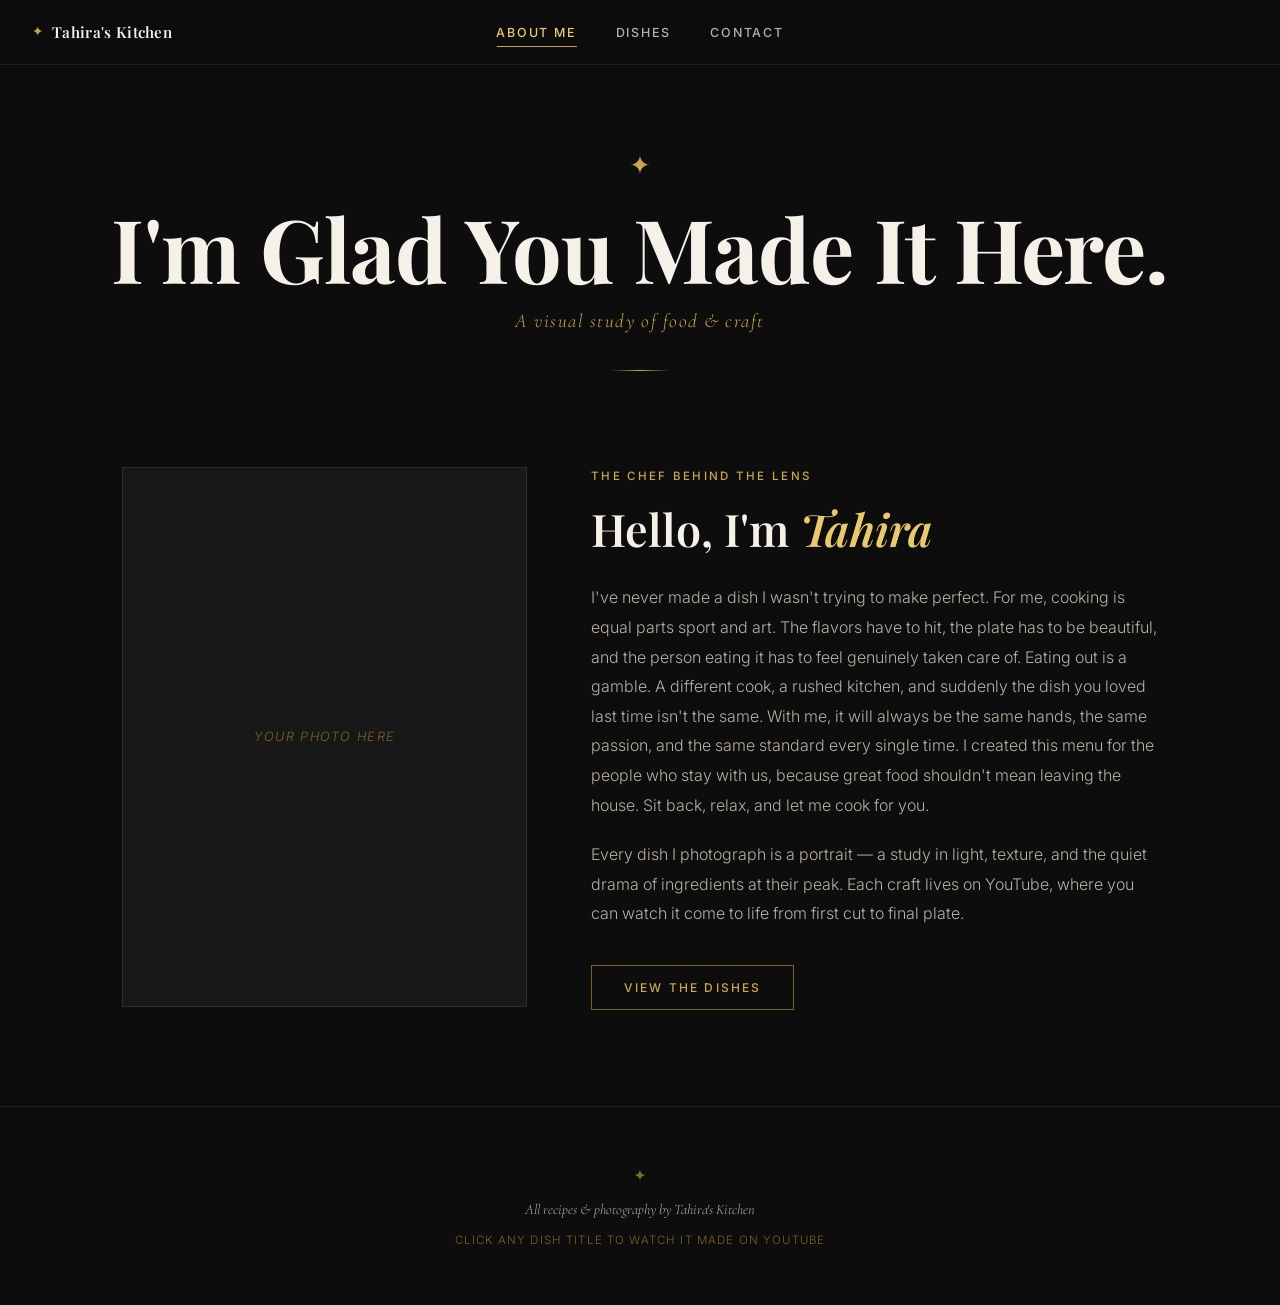
==== index.html @ 0c3b4fe4 "Add files via upload" ====
<!DOCTYPE html>
<html lang="en">
<head>
  <!-- Favicon -->
  <link rel="icon" href="images/favicon.ico" type="image/x-icon">
  <link rel="icon" href="images/favicon.png" type="image/png" sizes="32x32">
  <link rel="icon" href="images/favicon.png" type="image/png" sizes="192x192">
  <link rel="apple-touch-icon" href="images/favicon.png" sizes="180x180">
  <meta charset="UTF-8" />
  <meta name="viewport" content="width=device-width, initial-scale=1.0" />
  <title>Welcome All! — About Me</title>
  <link rel="stylesheet" href="style.css" />
  <link rel="preconnect" href="https://fonts.googleapis.com" />
  <link rel="preconnect" href="https://fonts.gstatic.com" crossorigin />
  <link href="https://fonts.googleapis.com/css2?family=Playfair+Display:ital,wght@0,400;0,600;0,700;1,400;1,600&family=Inter:wght@300;400;500&family=Cormorant+Garamond:ital,wght@1,300;1,400&display=swap" rel="stylesheet" />
</head>
<body data-page="about">

  <nav class="nav" id="nav" role="navigation" aria-label="Main navigation">
    <div class="nav-inner">
      <div class="nav-logo">
        <span class="nav-logo-mark">✦</span>
        <span class="nav-logo-text">Tahira's Kitchen</span>
      </div>
      <ul class="nav-links" role="list">
        <li><a href="index.html"   class="nav-link" data-page="about">About Me</a></li>
        <li><a href="dishes.html"  class="nav-link" data-page="dishes">Dishes</a></li>
        <li><a href="contact.html" class="nav-link" data-page="contact">Contact</a></li>
      </ul>
      <button class="nav-hamburger" id="hamburger" aria-label="Open menu" aria-expanded="false" aria-controls="mobile-menu">
        <span class="bar"></span>
        <span class="bar"></span>
        <span class="bar"></span>
      </button>
    </div>
    <div class="nav-mobile-menu" id="mobile-menu" aria-hidden="true">
      <ul role="list">
        <li><a href="index.html"   class="nav-mobile-link" data-page="about">About Me</a></li>
        <li><a href="dishes.html"  class="nav-mobile-link" data-page="dishes">Dishes</a></li>
        <li><a href="contact.html" class="nav-mobile-link" data-page="contact">Contact</a></li>
      </ul>
    </div>
  </nav>

  <main>
    <div class="hero">
      <div class="hero-inner">
        <div class="logo-mark">✦</div>
        <h1 class="site-title">I'm Glad You Made It Here.</h1>
        <p class="site-tagline">A visual study of food &amp; craft</p>
        <div class="header-rule"></div>
      </div>
    </div>

    <div class="about-content">
      <div class="about-grid">
        <div class="about-photo-wrap">
          <!-- Replace with: <img src="images/your-photo.jpg" alt="Tahira" class="about-photo" /> -->
          <div class="about-photo-placeholder"><span>Your Photo Here</span></div>
        </div>
        <div class="about-text">
          <p class="about-eyebrow">The Chef Behind the Lens</p>
          <h2 class="about-heading">Hello, I'm <em>Tahira</em></h2>
          <p class="about-body">
            I've never made a dish I wasn't trying to make perfect. For me, cooking is equal parts sport and art. The flavors have to hit, the plate has to be beautiful,
			and the person eating it has to feel genuinely taken care of. Eating out is a gamble. A different cook, a rushed kitchen, and suddenly the dish you loved last
			time isn't the same. With me, it will always be the same hands, the same passion, and the same standard every single time. I created this menu for the people who
			stay with us, because great food shouldn't mean leaving the house. Sit back, relax, and let me cook for you.
          </p>
          <p class="about-body">
            Every dish I photograph is a portrait — a study in light, texture, and the quiet drama of ingredients at their peak. Each craft lives on YouTube, where you can watch it come to life from first cut to final plate.
          </p>
          <a href="dishes.html" class="about-cta">View the Dishes</a>
        </div>
      </div>
    </div>
  </main>

  <footer class="site-footer">
    <div class="footer-inner">
      <span class="footer-mark">✦</span>
      <p>All recipes &amp; photography by <em>Tahira's Kitchen</em></p>
      <p class="footer-sub">Click any dish title to watch it made on YouTube</p>
    </div>
  </footer>

  <script src="main.js"></script>
</body>
</html>
---- style.css ----
/* ============================================
   THE PORTRAIT KITCHEN — style.css
   Palette: Matte Black / Warm White / Gold
   ============================================ */

:root {
  --black:       #0d0d0d;
  --black-soft:  #141414;
  --black-card:  #181818;
  --black-hover: #1e1e1e;
  --white:       #f5f0e8;
  --white-dim:   #b8b0a0;
  --gold:        #c9a84c;
  --gold-bright: #e8c96d;
  --gold-dim:    #7a6228;
  --gold-glow:   rgba(201, 168, 76, 0.15);

  --font-display: 'Playfair Display', Georgia, serif;
  --font-body:    'Inter', system-ui, sans-serif;
  --font-italic:  'Cormorant Garamond', Georgia, serif;

  --nav-h: 64px;
  --transition: 0.4s cubic-bezier(0.25, 0.46, 0.45, 0.94);
}

/* ---- Reset & Base ---- */
*, *::before, *::after { box-sizing: border-box; margin: 0; padding: 0; }

html { scroll-behavior: smooth; }

body {
  background: var(--black);
  color: var(--white);
  font-family: var(--font-body);
  font-weight: 300;
  line-height: 1.6;
  -webkit-font-smoothing: antialiased;
}

img { display: block; width: 100%; height: 100%; object-fit: cover; }

a { text-decoration: none; color: inherit; }

ul[role="list"] { list-style: none; }


/* ================================================
   NAV
   ================================================ */

.nav {
  position: sticky;
  top: 0;
  z-index: 100;
  background: rgba(13, 13, 13, 0.96);
  backdrop-filter: blur(10px);
  -webkit-backdrop-filter: blur(10px);
  border-bottom: 1px solid rgba(201, 168, 76, 0.12);
}

.nav-inner {
  display: flex;
  align-items: center;
  justify-content: space-between;
  height: var(--nav-h);
  max-width: 1400px;
  margin: 0 auto;
  padding: 0 2rem;
  position: relative;
}

/* Logo — always left column */
.nav-logo {
  display: flex;
  align-items: center;
  gap: 0.55rem;
  justify-self: start;
}

.nav-logo-mark {
  color: var(--gold);
  font-size: 0.85rem;
  animation: pulse-gold 3s ease-in-out infinite;
}

.nav-logo-text {
  font-family: var(--font-display);
  font-size: 0.95rem;
  font-weight: 600;
  letter-spacing: 0.02em;
  color: var(--white);
  white-space: nowrap;
}

/* Desktop nav links — absolutely centered in the bar */
.nav-links {
  position: absolute;
  left: 50%;
  transform: translateX(-50%);
  display: flex;
  align-items: center;
  gap: 0.25rem;
}

.nav-link {
  position: relative;
  padding: 0.45rem 1.1rem;
  font-size: 0.78rem;
  letter-spacing: 0.14em;
  text-transform: uppercase;
  font-weight: 500;
  color: var(--white-dim);
  transition: color var(--transition);
}

.nav-link::after {
  content: '';
  position: absolute;
  bottom: 0;
  left: 50%;
  transform: translateX(-50%);
  width: 0;
  height: 1px;
  background: var(--gold);
  transition: width 0.35s ease;
}

.nav-link:hover {
  color: var(--white);
}

.nav-link:hover::after,
.nav-link.active::after {
  width: calc(100% - 2.2rem);
}

.nav-link.active {
  color: var(--gold-bright);
}

/* Hamburger — hidden on desktop */
.nav-hamburger {
  display: none;
  flex-direction: column;
  justify-content: center;
  gap: 5px;
  width: 36px;
  height: 36px;
  background: none;
  border: none;
  cursor: pointer;
  padding: 4px;
}

.bar {
  display: block;
  width: 100%;
  height: 1.5px;
  background: var(--white);
  border-radius: 2px;
  transition: transform 0.35s ease, opacity 0.25s ease;
  transform-origin: center;
}

/* Hamburger open state */
.nav-hamburger.open .bar:nth-child(1) { transform: translateY(6.5px) rotate(45deg); }
.nav-hamburger.open .bar:nth-child(2) { opacity: 0; transform: scaleX(0); }
.nav-hamburger.open .bar:nth-child(3) { width: 100%; transform: translateY(-6.5px) rotate(-45deg); }

/* Mobile dropdown */
.nav-mobile-menu {
  overflow: hidden;
  max-height: 0;
  transition: max-height 0.4s cubic-bezier(0.25, 0.46, 0.45, 0.94);
  border-top: 0px solid rgba(201, 168, 76, 0);
}

.nav-mobile-menu.open {
  max-height: 220px;
  border-top: 1px solid rgba(201, 168, 76, 0.12);
}

.nav-mobile-menu ul {
  display: flex;
  flex-direction: column;
  align-items: center;
  padding: 0.5rem 0 1rem;
}

.nav-mobile-link {
  display: block;
  padding: 0.85rem 2rem;
  font-size: 0.82rem;
  letter-spacing: 0.14em;
  text-transform: uppercase;
  font-weight: 500;
  color: var(--white-dim);
  text-align: center;
  transition: color 0.25s ease;
}

.nav-mobile-link:hover,
.nav-mobile-link.active {
  color: var(--gold-bright);
}


/* ================================================
   PAGE SECTIONS
   ================================================ */

.page-section {
  scroll-margin-top: var(--nav-h);
}


/* ================================================
   ABOUT SECTION
   ================================================ */

.hero {
  text-align: center;
  padding: 5rem 2rem 2rem;
}

.hero-inner {
  display: flex;
  flex-direction: column;
  align-items: center;
  gap: 0.6rem;
}

@keyframes pulse-gold {
  0%, 100% { opacity: 1; transform: scale(1); }
  50%       { opacity: 0.6; transform: scale(0.88); }
}

.logo-mark {
  color: var(--gold);
  font-size: 1.6rem;
  animation: pulse-gold 3s ease-in-out infinite;
  margin-bottom: 0.25rem;
}

.site-title {
  font-family: var(--font-display);
  font-size: clamp(2.6rem, 7vw, 5.5rem);
  font-weight: 700;
  letter-spacing: -0.01em;
  color: var(--white);
  line-height: 1.1;
}

.site-tagline {
  font-family: var(--font-italic);
  font-style: italic;
  font-size: clamp(0.95rem, 2vw, 1.2rem);
  color: var(--gold);
  font-weight: 300;
  letter-spacing: 0.08em;
}

.header-rule {
  width: 60px;
  height: 1px;
  background: linear-gradient(90deg, transparent, var(--gold), transparent);
  margin: 1.5rem auto 0;
}

/* About body */
.about-content {
  max-width: 1100px;
  margin: 0 auto;
  padding: 4rem 2rem 6rem;
}

.about-grid {
  display: grid;
  grid-template-columns: 1fr 1.4fr;
  gap: 4rem;
  align-items: start;
}

.about-photo-wrap {
  position: sticky;
  top: calc(var(--nav-h) + 2rem);
}

.about-photo-placeholder {
  aspect-ratio: 3 / 4;
  background: var(--black-card);
  border: 1px solid rgba(201, 168, 76, 0.15);
  display: flex;
  align-items: center;
  justify-content: center;
  color: var(--gold-dim);
  font-size: 0.8rem;
  letter-spacing: 0.1em;
  text-transform: uppercase;
  font-style: italic;
}

/* Replace the placeholder with a real image:
   <img src="images/your-photo.jpg" alt="Your Name" class="about-photo" />
   and give it:  width:100%; height:100%; object-fit:cover; */

.about-eyebrow {
  font-size: 0.72rem;
  letter-spacing: 0.2em;
  text-transform: uppercase;
  color: var(--gold);
  font-weight: 500;
  margin-bottom: 1rem;
}

.about-heading {
  font-family: var(--font-display);
  font-size: clamp(1.8rem, 4vw, 2.8rem);
  font-weight: 600;
  line-height: 1.2;
  color: var(--white);
  margin-bottom: 1.75rem;
}

.about-heading em {
  font-style: italic;
  color: var(--gold-bright);
}

.about-body {
  color: var(--white-dim);
  font-size: 1rem;
  line-height: 1.85;
  margin-bottom: 1.25rem;
}

.about-cta {
  display: inline-block;
  margin-top: 1rem;
  padding: 0.75rem 2rem;
  border: 1px solid var(--gold-dim);
  font-size: 0.75rem;
  letter-spacing: 0.18em;
  text-transform: uppercase;
  color: var(--gold);
  font-weight: 500;
  transition: background var(--transition), color var(--transition), border-color var(--transition);
}

.about-cta:hover {
  background: var(--gold);
  color: var(--black);
  border-color: var(--gold);
}


/* ================================================
   SECTION HEADERS (Dishes / Contact)
   ================================================ */

.section-header {
  text-align: center;
  padding: 5rem 2rem 3rem;
}

.section-eyebrow {
  font-size: 0.72rem;
  letter-spacing: 0.2em;
  text-transform: uppercase;
  color: var(--gold);
  font-weight: 500;
  margin-bottom: 0.75rem;
}

.section-title {
  font-family: var(--font-display);
  font-size: clamp(2rem, 5vw, 3.5rem);
  font-weight: 700;
  color: var(--white);
  line-height: 1.1;
  margin-bottom: 0.75rem;
}

.section-sub {
  font-size: 0.82rem;
  color: var(--white-dim);
  letter-spacing: 0.1em;
  text-transform: uppercase;
}


/* ================================================
   GALLERY GRID
   ================================================ */

.gallery {
  display: grid;
  grid-template-columns: repeat(auto-fill, minmax(min(100%, 340px), 1fr));
  gap: 1.5px;
  max-width: 1400px;
  margin: 0 auto;
  padding: 0 1.5px 6rem;
}


/* ================================================
   CARDS
   ================================================ */

.card {
  position: relative;
  background: var(--black-card);
  overflow: hidden;
  cursor: pointer;
  aspect-ratio: 4 / 5;
  opacity: 0;
  transform: translateY(24px);
  transition: opacity 0.6s ease, transform 0.6s ease;
}

.card.visible {
  opacity: 1;
  transform: translateY(0);
}

/* Shimmer sweep */
.card::before {
  content: '';
  position: absolute;
  inset: 0;
  background: linear-gradient(
    115deg,
    transparent 30%,
    rgba(201, 168, 76, 0.08) 50%,
    transparent 70%
  );
  background-size: 200% 100%;
  background-position: -100% 0;
  z-index: 2;
  transition: background-position 0.7s ease;
  pointer-events: none;
}

.card:hover::before { background-position: 200% 0; }

/* Gold border reveal */
.card::after {
  content: '';
  position: absolute;
  inset: 0;
  border: 1px solid transparent;
  transition: border-color var(--transition);
  z-index: 3;
  pointer-events: none;
}

.card:hover::after { border-color: var(--gold-dim); }

.card-image {
  position: absolute;
  inset: 0;
  overflow: hidden;
}

.card-image img {
  transition: transform 0.8s cubic-bezier(0.25, 0.46, 0.45, 0.94), filter 0.8s ease;
  filter: grayscale(20%) brightness(0.85);
}

.card:hover .card-image img {
  transform: scale(1.06);
  filter: grayscale(0%) brightness(0.75);
}

.card-overlay {
  position: absolute;
  inset: 0;
  background: linear-gradient(to top, rgba(0,0,0,0.92) 0%, rgba(0,0,0,0.5) 40%, rgba(0,0,0,0.1) 70%, transparent 100%);
  z-index: 1;
}

.card-content {
  position: absolute;
  bottom: 0;
  left: 0;
  right: 0;
  padding: 1.75rem 1.5rem 1.5rem;
  z-index: 4;
  transform: translateY(4px);
  transition: transform var(--transition);
}

.card:hover .card-content { transform: translateY(0); }

.card-category {
  font-size: 0.68rem;
  letter-spacing: 0.18em;
  text-transform: uppercase;
  color: var(--gold);
  margin-bottom: 0.5rem;
  font-weight: 500;
  opacity: 0;
  transform: translateY(6px);
  transition: opacity 0.4s ease 0.05s, transform 0.4s ease 0.05s;
}

.card:hover .card-category { opacity: 1; transform: translateY(0); }

.card-title {
  font-family: var(--font-display);
  font-size: clamp(1.1rem, 2.5vw, 1.45rem);
  font-weight: 600;
  line-height: 1.25;
  margin-bottom: 0.65rem;
  color: var(--white);
}

.card-title a {
  position: relative;
  display: inline-block;
  transition: color var(--transition);
}

.card-title a::after {
  content: '';
  position: absolute;
  bottom: -2px;
  left: 0;
  width: 0;
  height: 1px;
  background: var(--gold-bright);
  transition: width 0.4s ease;
}

.card:hover .card-title a,
.card-title a:hover { color: var(--gold-bright); }

.card:hover .card-title a::after { width: 100%; }

/* Title row: title link left, price right */
.card-title-row {
  display: flex;
  align-items: baseline;
  justify-content: space-between;
  gap: 0.75rem;
  margin-bottom: 0.65rem;
}

.card-price {
  font-family: var(--font-body);
  font-size: 0.8rem;
  font-weight: 500;
  letter-spacing: 0.06em;
  color: var(--gold-bright);
  white-space: nowrap;
  flex-shrink: 0;
  opacity: 0.9;
}

.card-description {
  font-size: 0.82rem;
  color: var(--white-dim);
  line-height: 1.6;
  font-weight: 300;
  max-height: 0;
  overflow: hidden;
  opacity: 0;
  transition: max-height 0.5s ease, opacity 0.4s ease 0.1s;
}

.card:hover .card-description { max-height: 80px; opacity: 1; }

.card-watch {
  display: inline-flex;
  align-items: center;
  gap: 0.4rem;
  margin-top: 0.9rem;
  font-size: 0.72rem;
  letter-spacing: 0.14em;
  text-transform: uppercase;
  color: var(--gold);
  font-weight: 500;
  opacity: 0;
  transform: translateY(6px);
  transition: opacity 0.35s ease 0.15s, transform 0.35s ease 0.15s;
}

.card:hover .card-watch { opacity: 1; transform: translateY(0); }
.card-watch svg { flex-shrink: 0; }

.card.featured { grid-column: span 2; aspect-ratio: 16 / 9; }

.card-image-fallback {
  position: absolute;
  inset: 0;
  background: linear-gradient(135deg, #1a1a1a, #0d0d0d);
  display: flex;
  align-items: center;
  justify-content: center;
  font-size: 3rem;
  opacity: 0.3;
}


/* ================================================
   CONTACT SECTION
   ================================================ */

.contact-wrap {
  max-width: 720px;
  margin: 0 auto;
  padding: 0 2rem 7rem;
}

.contact-intro {
  text-align: center;
  color: var(--white-dim);
  font-size: 1rem;
  line-height: 1.75;
  margin-bottom: 3rem;
}

.contact-form {
  display: flex;
  flex-direction: column;
  gap: 1.25rem;
}

.form-row {
  display: grid;
  grid-template-columns: 1fr 1fr;
  gap: 1.25rem;
}

.form-field {
  display: flex;
  flex-direction: column;
  gap: 0.45rem;
}

.form-field label {
  font-size: 0.72rem;
  letter-spacing: 0.16em;
  text-transform: uppercase;
  color: var(--gold);
  font-weight: 500;
  display: flex;
  flex-direction: column;
  gap: 0.3rem;
}

.form-field-hint {
  font-size: 0.68rem;
  letter-spacing: 0.04em;
  text-transform: none;
  color: var(--white-dim);
  font-weight: 300;
  font-style: italic;
  line-height: 1.5;
}

.form-field input,
.form-field textarea {
  background: var(--black-card);
  border: 1px solid rgba(201, 168, 76, 0.18);
  color: var(--white);
  font-family: var(--font-body);
  font-size: 0.9rem;
  font-weight: 300;
  padding: 0.8rem 1rem;
  border-radius: 0;
  outline: none;
  transition: border-color var(--transition);
  resize: vertical;
}

.form-field input::placeholder,
.form-field textarea::placeholder { color: rgba(184, 176, 160, 0.4); }

.form-field input:focus,
.form-field textarea:focus { border-color: var(--gold); }

.contact-submit {
  align-self: flex-start;
  padding: 0.8rem 2.5rem;
  background: transparent;
  border: 1px solid var(--gold-dim);
  color: var(--gold);
  font-family: var(--font-body);
  font-size: 0.75rem;
  letter-spacing: 0.18em;
  text-transform: uppercase;
  font-weight: 500;
  cursor: pointer;
  transition: background var(--transition), color var(--transition), border-color var(--transition);
}

.contact-submit:hover {
  background: var(--gold);
  color: var(--black);
  border-color: var(--gold);
}

.form-note {
  font-size: 0.82rem;
  color: var(--gold);
  font-style: italic;
  min-height: 1.2em;
}

.contact-links {
  display: flex;
  justify-content: center;
  gap: 2rem;
  margin-top: 3.5rem;
  padding-top: 2.5rem;
  border-top: 1px solid rgba(201, 168, 76, 0.12);
  flex-wrap: wrap;
}

.contact-social {
  display: inline-flex;
  align-items: center;
  gap: 0.6rem;
  font-size: 0.8rem;
  letter-spacing: 0.1em;
  text-transform: uppercase;
  color: var(--white-dim);
  font-weight: 500;
  transition: color var(--transition);
}

.contact-social:hover { color: var(--gold-bright); }


/* ================================================
   FOOTER
   ================================================ */

.site-footer {
  text-align: center;
  padding: 3.5rem 2rem;
  border-top: 1px solid rgba(201, 168, 76, 0.12);
}

.footer-inner {
  display: flex;
  flex-direction: column;
  align-items: center;
  gap: 0.6rem;
}

.footer-mark { color: var(--gold); font-size: 1rem; opacity: 0.6; }

.site-footer p {
  font-family: var(--font-italic);
  font-style: italic;
  font-size: 0.9rem;
  color: var(--white-dim);
}

.footer-sub {
  font-family: var(--font-body) !important;
  font-style: normal !important;
  font-size: 0.72rem !important;
  letter-spacing: 0.1em;
  text-transform: uppercase;
  color: var(--gold-dim) !important;
}


/* ================================================
   SCROLLBAR
   ================================================ */

::-webkit-scrollbar { width: 6px; }
::-webkit-scrollbar-track { background: var(--black); }
::-webkit-scrollbar-thumb { background: var(--gold-dim); border-radius: 3px; }
::-webkit-scrollbar-thumb:hover { background: var(--gold); }


/* ================================================
   REDUCED MOTION
   ================================================ */

@media (prefers-reduced-motion: reduce) {
  *, *::before, *::after {
    animation-duration: 0.01ms !important;
    transition-duration: 0.01ms !important;
  }
}


/* ================================================
   RESPONSIVE
   ================================================ */

/* Tablet */
@media (max-width: 860px) {
  .about-grid {
    grid-template-columns: 1fr;
    gap: 2.5rem;
  }

  .about-photo-wrap {
    position: static;
    max-width: 360px;
    margin: 0 auto;
  }

  .form-row { grid-template-columns: 1fr; }
}

/* Mobile */
@media (max-width: 640px) {

  /* ---- Nav: logo centered | hamburger far right ---- */
  .nav-inner {
    padding: 0 1rem;
  }

  /* Hide desktop tab links */
  .nav-links { display: none; }

  /* Show hamburger on the right (flex order pushes it there naturally) */
  .nav-hamburger {
    display: flex;
    margin-left: auto;
  }

  /* Logo stays left but we use a pseudo spacer trick to visually center it */
  .nav-logo {
    position: absolute;
    left: 50%;
    transform: translateX(-50%);
    gap: 0.4rem;
  }

  /* Hide the ✦ star mark in the nav on mobile */
  .nav-logo-mark { display: none; }

  /* Show and center the title text on mobile */
  .nav-logo-text {
    display: block;
    font-size: 0.88rem;
    text-align: center;
  }

  /* ---- Hero: hide the big star, keep title centered ---- */
  .logo-mark { display: none; }

  /* ---- About section: center all text on mobile ---- */
  .about-content { padding: 2.5rem 1.25rem 4rem; }

  .about-eyebrow,
  .about-heading,
  .about-body { text-align: center; }

  .about-cta {
    display: block;
    text-align: center;
    margin-left: auto;
    margin-right: auto;
    max-width: 220px;
  }

  /* ---- Section headers already centered, just tighten padding ---- */
  .hero { padding: 3rem 1.25rem 1.5rem; }
  .section-header { padding: 3.5rem 1.25rem 2rem; }

  /* ---- Gallery ---- */
  .gallery { gap: 1px; padding: 0 1px 4rem; }
  .card.featured { grid-column: span 1; aspect-ratio: 4 / 5; }
  .card-content { padding: 1.25rem 1.1rem 1.1rem; }

  /* Always show card info on mobile (no hover) */
  .card-description { max-height: 60px; opacity: 0.85; }
  .card-category, .card-watch { opacity: 1; transform: none; }

  /* ---- Contact ---- */
  .contact-wrap { padding: 0 1.25rem 5rem; }
  .contact-intro { text-align: center; }
  .contact-links { flex-direction: column; gap: 1.25rem; align-items: center; }
  .contact-submit { align-self: center; }
}
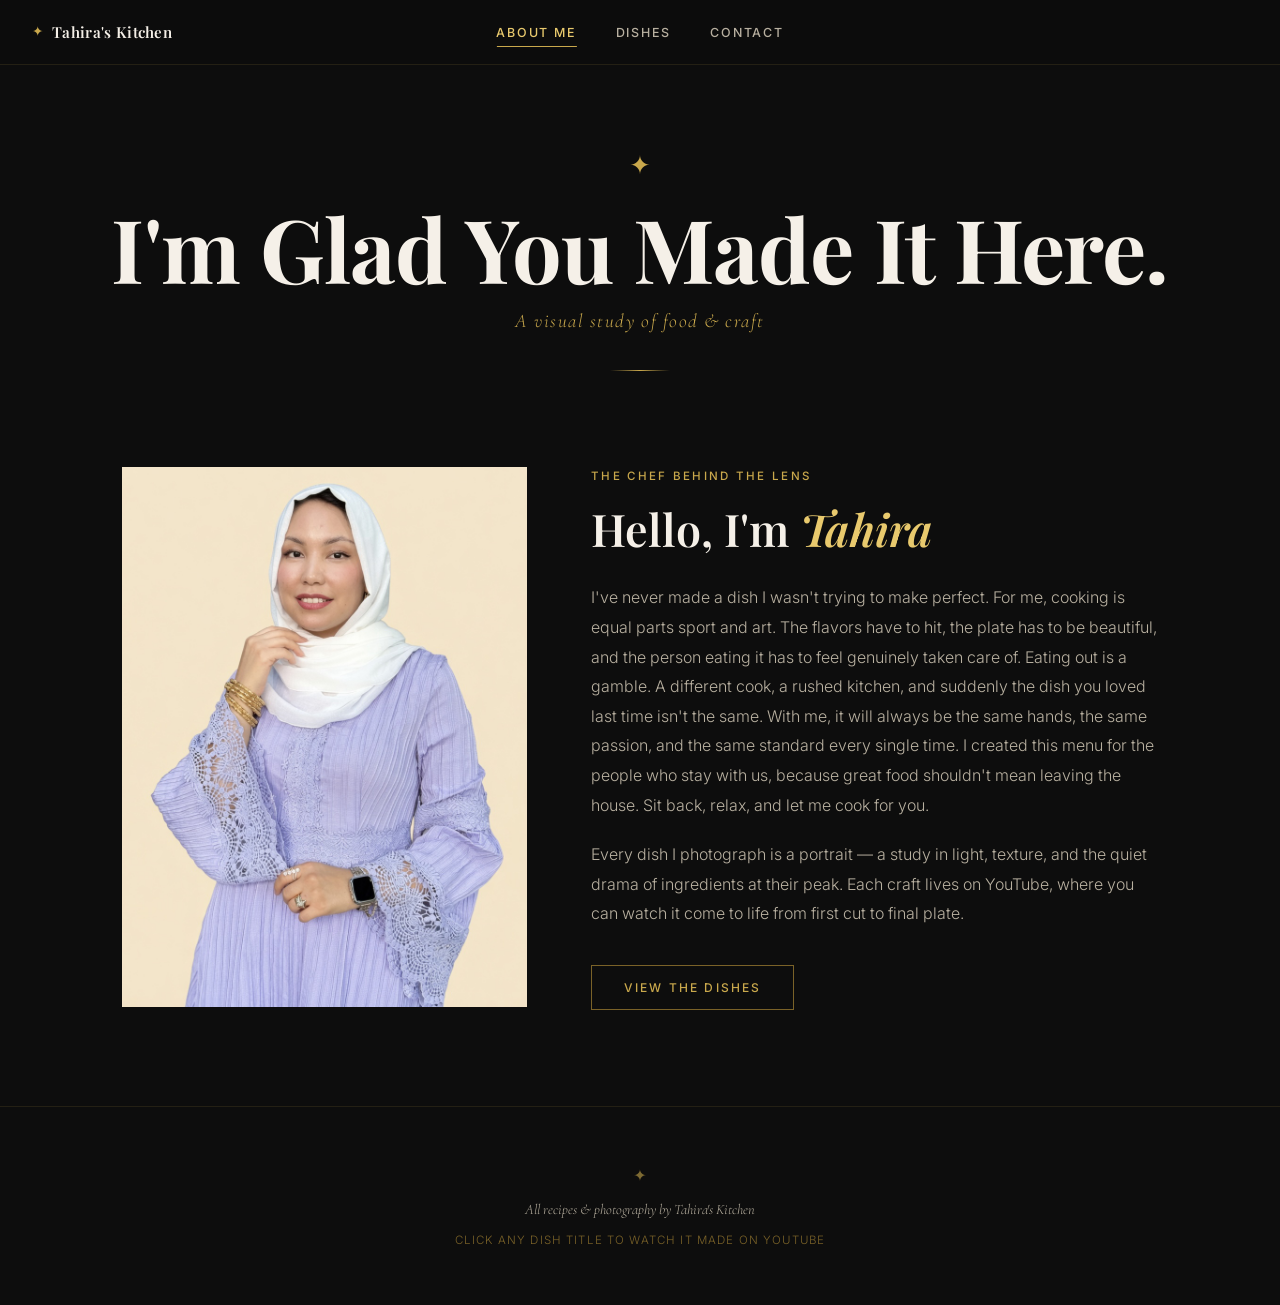
==== commit e388d1f3: "Update index.html" ====
--- a/index.html
+++ b/index.html
@@ -55,8 +55,7 @@
     <div class="about-content">
       <div class="about-grid">
         <div class="about-photo-wrap">
-          <!-- Replace with: <img src="images/your-photo.jpg" alt="Tahira" class="about-photo" /> -->
-          <div class="about-photo-placeholder"><span>Your Photo Here</span></div>
+          <img src="images/tahira.jpg" alt="Tahira" class="about-photo" />
         </div>
         <div class="about-text">
           <p class="about-eyebrow">The Chef Behind the Lens</p>
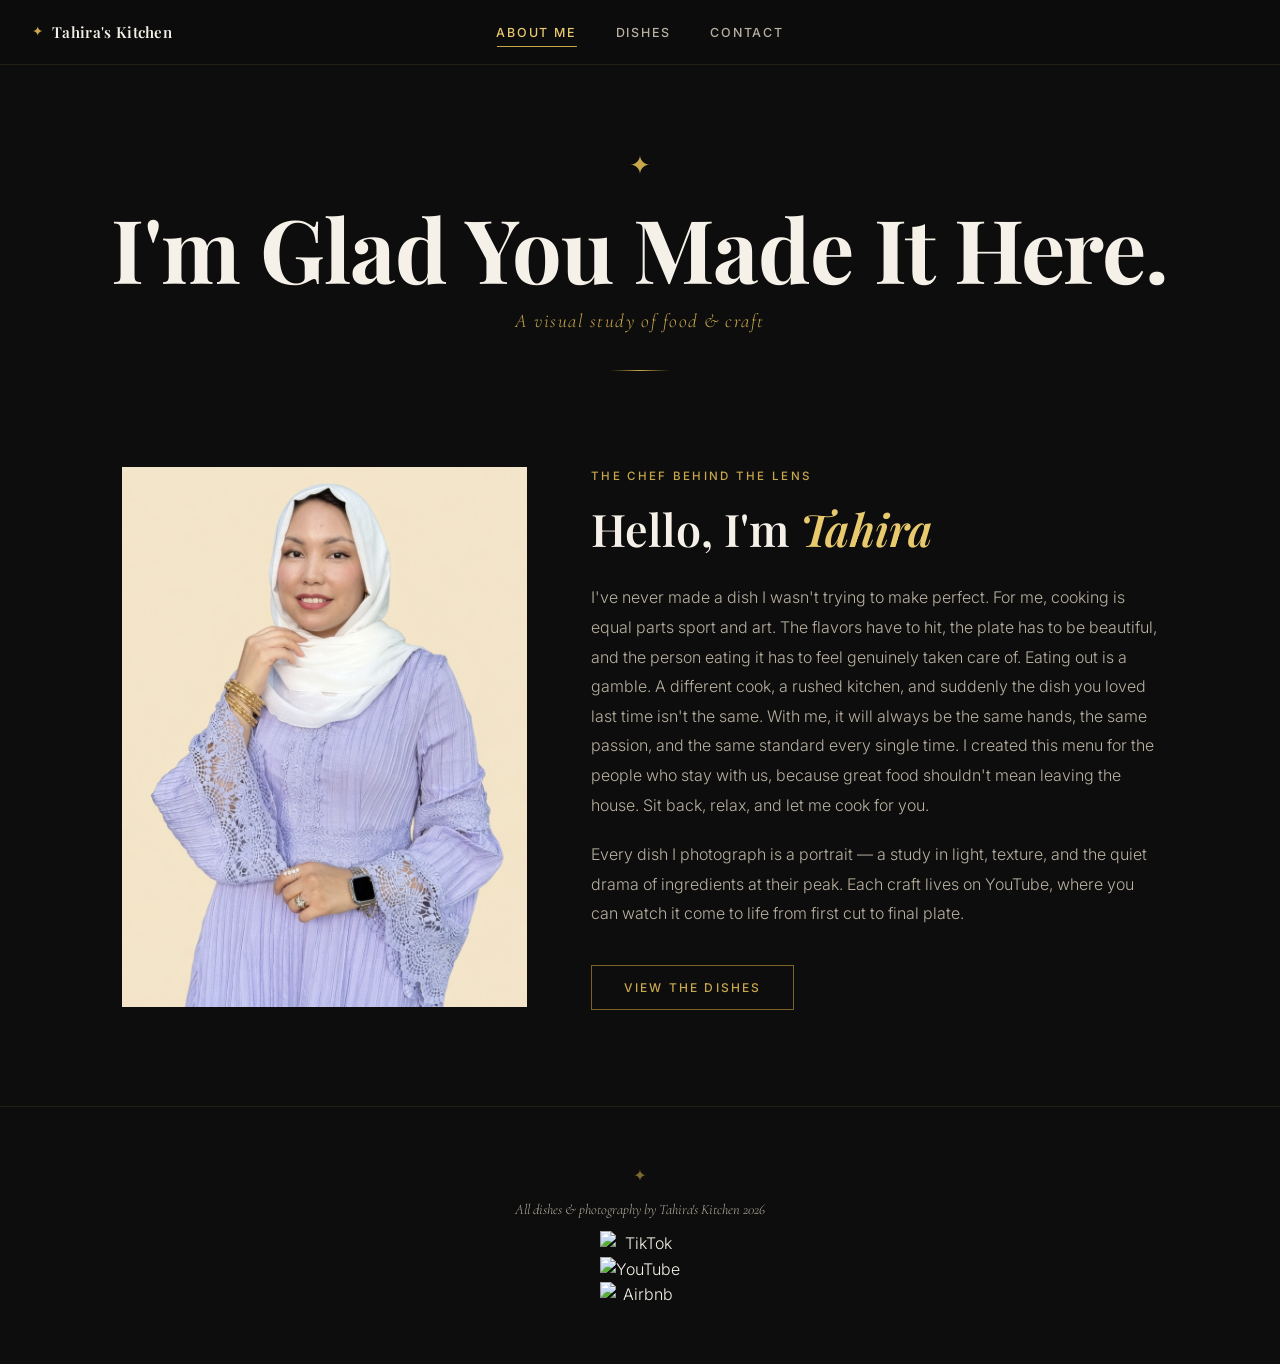
==== commit 2b38e432: "Update index.html" ====
--- a/index.html
+++ b/index.html
@@ -78,8 +78,18 @@
   <footer class="site-footer">
     <div class="footer-inner">
       <span class="footer-mark">✦</span>
-      <p>All recipes &amp; photography by <em>Tahira's Kitchen</em></p>
-      <p class="footer-sub">Click any dish title to watch it made on YouTube</p>
+      <p>All dishes &amp; photography by <em>Tahira's Kitchen 2026</em></p>
+      <div class="footer-social">
+        <a href="https://www.tiktok.com/@Tahi.t1" target="_blank" rel="noopener noreferrer" class="footer-social-link" aria-label="TikTok">
+          <img src="images/tiktok.ico" alt="TikTok" class="footer-social-icon" />
+        </a>
+        <a href="https://www.youtube.com/@TahirasKitchen2026" target="_blank" rel="noopener noreferrer" class="footer-social-link" aria-label="YouTube">
+          <img src="images/youtube.ico" alt="YouTube" class="footer-social-icon" />
+        </a>
+        <a href="https://www.airbnb.com/rooms/YourListingID" target="_blank" rel="noopener noreferrer" class="footer-social-link" aria-label="Airbnb">
+          <img src="images/airbnb.ico" alt="Airbnb" class="footer-social-icon" />
+        </a>
+      </div>
     </div>
   </footer>
 
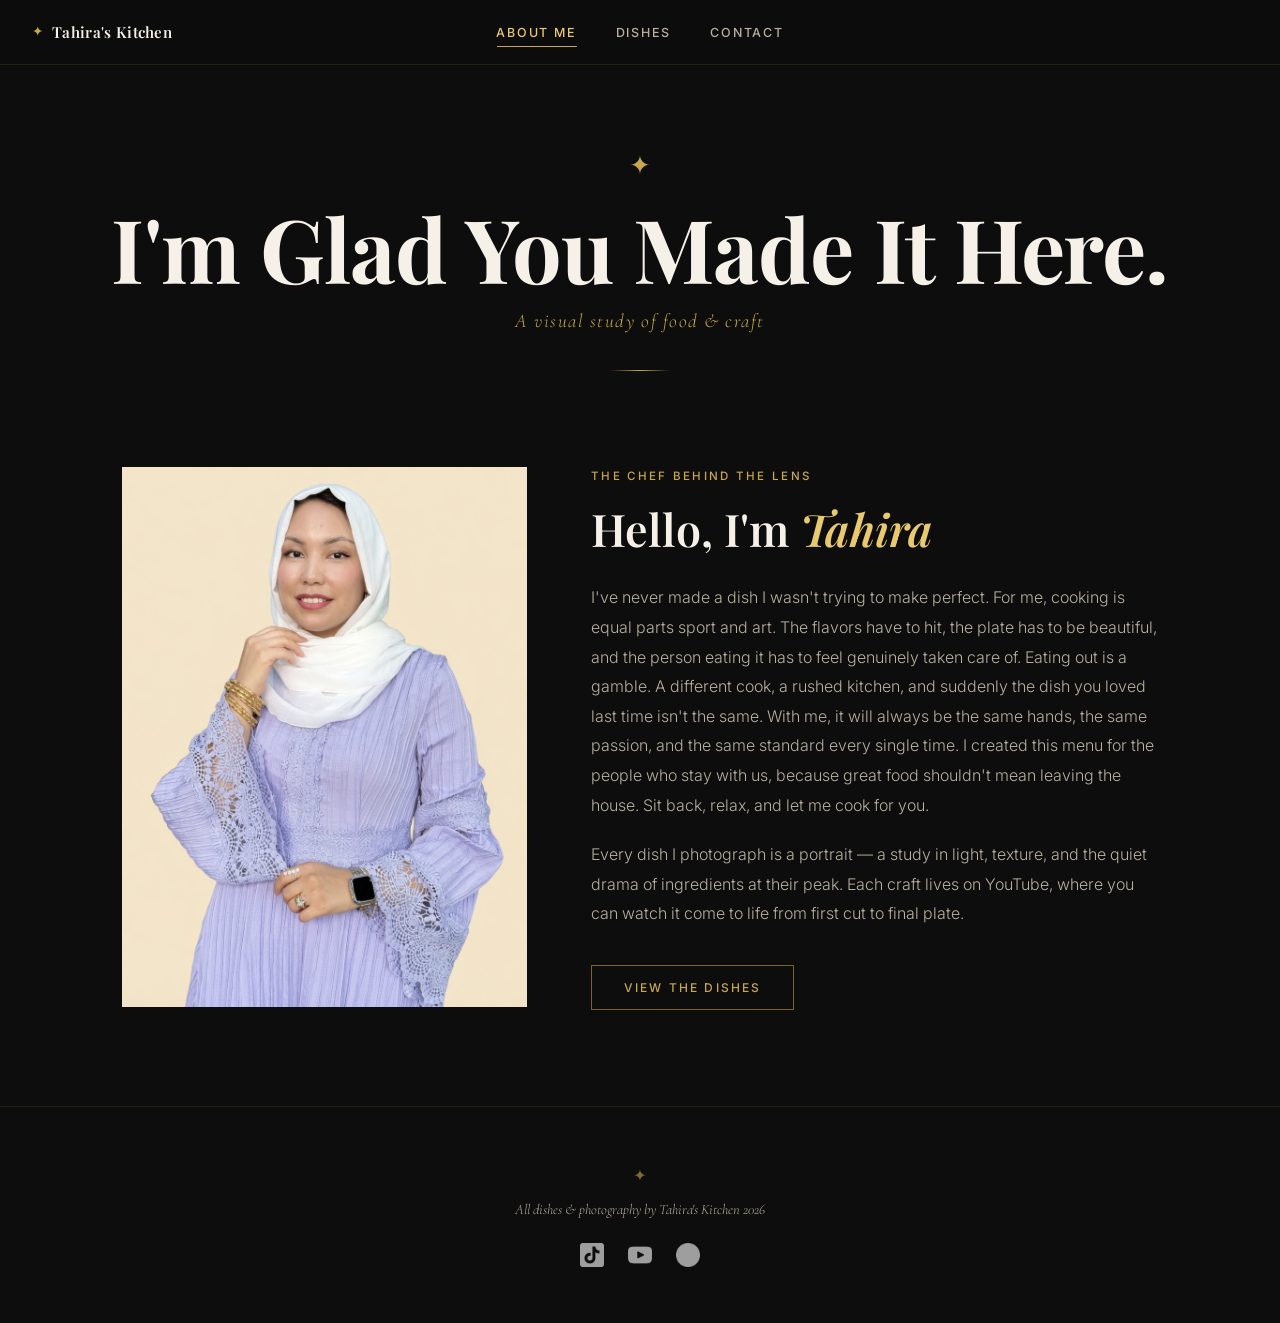
==== commit 001acc91: "Update index.html" ====
--- a/index.html
+++ b/index.html
@@ -81,13 +81,13 @@
       <p>All dishes &amp; photography by <em>Tahira's Kitchen 2026</em></p>
       <div class="footer-social">
         <a href="https://www.tiktok.com/@Tahi.t1" target="_blank" rel="noopener noreferrer" class="footer-social-link" aria-label="TikTok">
-          <img src="images/tiktok.ico" alt="TikTok" class="footer-social-icon" />
+          <img src="images/tiktok.png" alt="TikTok" class="footer-social-icon" />
         </a>
         <a href="https://www.youtube.com/@TahirasKitchen2026" target="_blank" rel="noopener noreferrer" class="footer-social-link" aria-label="YouTube">
-          <img src="images/youtube.ico" alt="YouTube" class="footer-social-icon" />
+          <img src="images/youtube.png" alt="YouTube" class="footer-social-icon" />
         </a>
         <a href="https://www.airbnb.com/rooms/YourListingID" target="_blank" rel="noopener noreferrer" class="footer-social-link" aria-label="Airbnb">
-          <img src="images/airbnb.ico" alt="Airbnb" class="footer-social-icon" />
+          <img src="images/airbnb.png" alt="Airbnb" class="footer-social-icon" />
         </a>
       </div>
     </div>
--- a/style.css
+++ b/style.css
@@ -1,5 +1,5 @@
 /* ============================================
-   THE PORTRAIT KITCHEN — style.css
+   Tahira's Kitchen — style.css
    Palette: Matte Black / Warm White / Gold
    ============================================ */
 
@@ -759,13 +759,32 @@
   color: var(--white-dim);
 }
 
-.footer-sub {
-  font-family: var(--font-body) !important;
-  font-style: normal !important;
-  font-size: 0.72rem !important;
-  letter-spacing: 0.1em;
-  text-transform: uppercase;
-  color: var(--gold-dim) !important;
+.footer-social {
+  display: flex;
+  align-items: center;
+  justify-content: center;
+  gap: 1.5rem;
+  margin-top: 0.75rem;
+}
+
+.footer-social-link {
+  display: flex;
+  align-items: center;
+  justify-content: center;
+  opacity: 0.6;
+  transition: opacity 0.3s ease, transform 0.3s ease;
+}
+
+.footer-social-link:hover {
+  opacity: 1;
+  transform: translateY(-2px);
+}
+
+.footer-social-icon {
+  width: 24px;
+  height: 24px;
+  object-fit: contain;
+  filter: brightness(0) invert(1);
 }
 
 
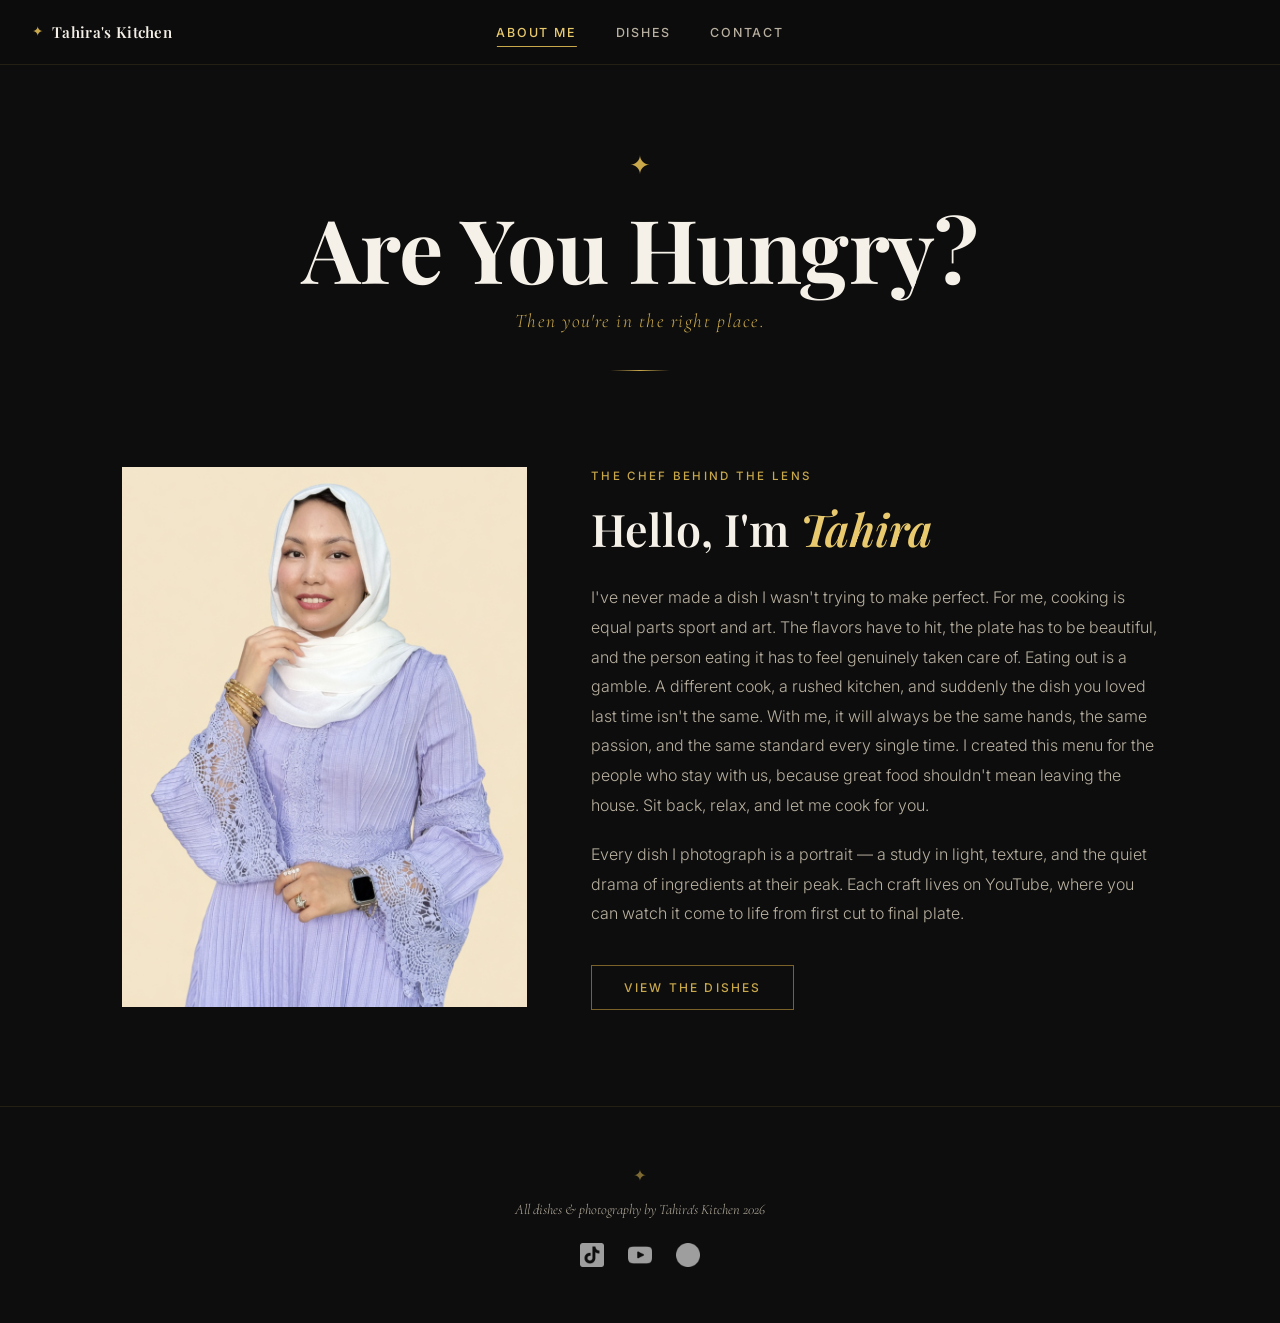
==== commit 8cb6d26e: "Update index.html" ====
--- a/index.html
+++ b/index.html
@@ -46,8 +46,8 @@
     <div class="hero">
       <div class="hero-inner">
         <div class="logo-mark">✦</div>
-        <h1 class="site-title">I'm Glad You Made It Here.</h1>
-        <p class="site-tagline">A visual study of food &amp; craft</p>
+        <h1 class="site-title">Are You Hungry?</h1>
+        <p class="site-tagline">Then you're in the right place.</p>
         <div class="header-rule"></div>
       </div>
     </div>
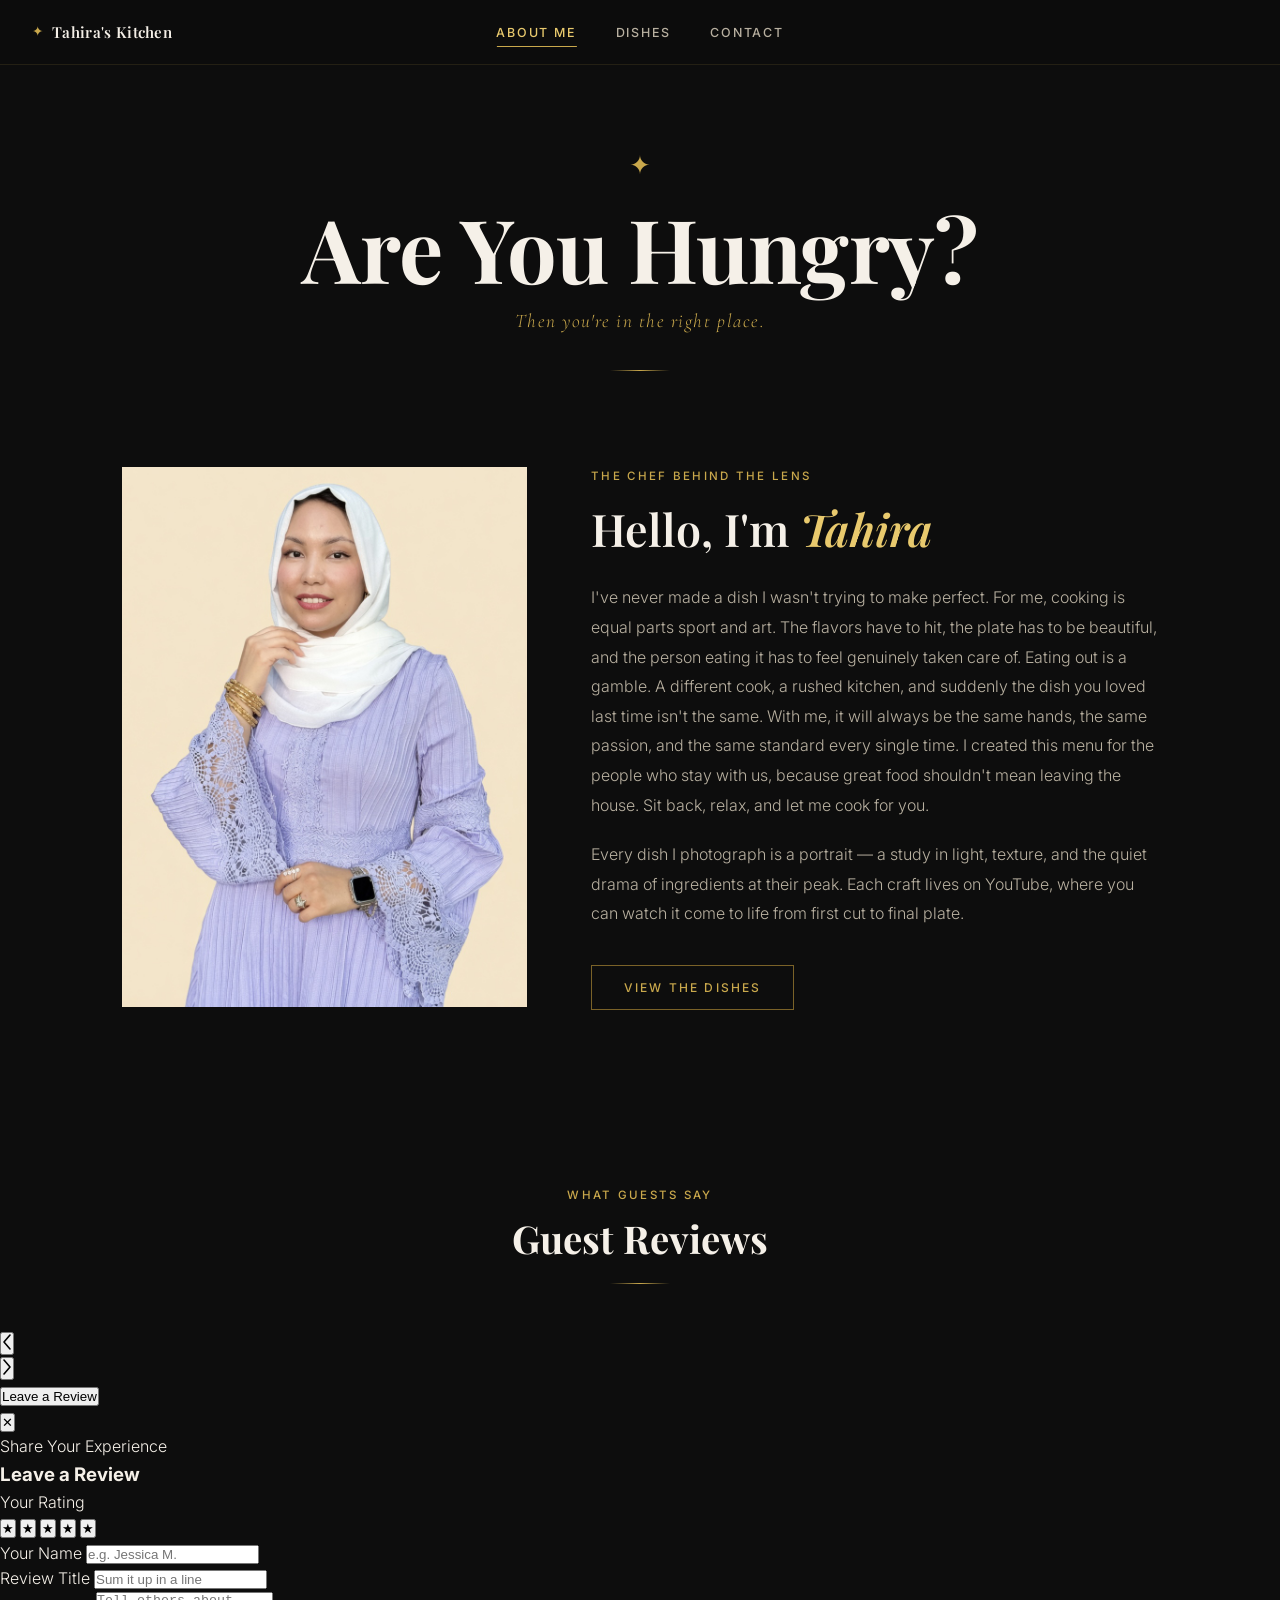
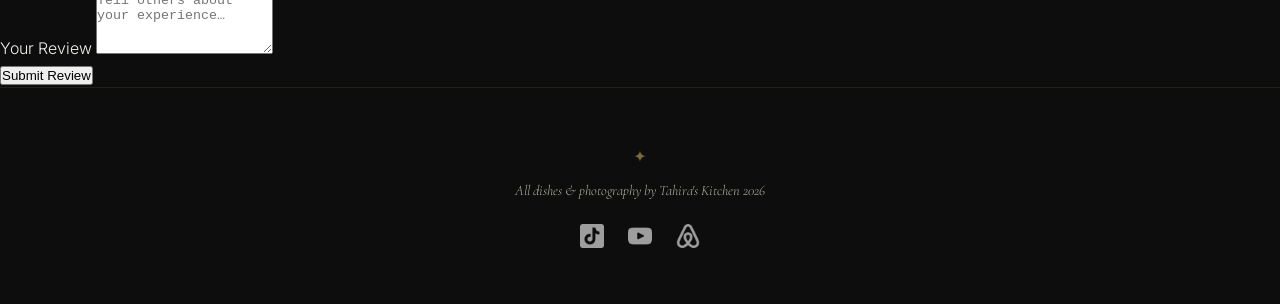
==== commit 711ec732: "Update index.html" ====
--- a/index.html
+++ b/index.html
@@ -75,6 +75,81 @@
     </div>
   </main>
 
+  <!-- ── Reviews Slideshow ─────────────────────────────────────────── -->
+  <section class="reviews-section" id="reviews-section" aria-label="Guest reviews">
+    <div class="reviews-inner">
+      <div class="section-header" style="margin-bottom:0">
+        <p class="section-eyebrow">What Guests Say</p>
+        <h2 class="section-title" style="font-size:clamp(1.6rem,4vw,2.4rem)">Guest Reviews</h2>
+        <div class="header-rule"></div>
+      </div>
+
+      <div class="reviews-stage-wrap">
+        <button class="reviews-arrow reviews-arrow-prev" id="reviews-prev" aria-label="Previous review">
+          <svg width="10" height="16" viewBox="0 0 10 16" fill="none"><polyline points="8,1 2,8 8,15" stroke="currentColor" stroke-width="1.6" stroke-linecap="round" stroke-linejoin="round"/></svg>
+        </button>
+
+        <div class="reviews-stage" id="reviews-stage" aria-live="polite">
+          <!-- Cards injected by JS -->
+        </div>
+
+        <button class="reviews-arrow reviews-arrow-next" id="reviews-next" aria-label="Next review">
+          <svg width="10" height="16" viewBox="0 0 10 16" fill="none"><polyline points="2,1 8,8 2,15" stroke="currentColor" stroke-width="1.6" stroke-linecap="round" stroke-linejoin="round"/></svg>
+        </button>
+      </div>
+
+      <div class="reviews-dots" id="reviews-dots" aria-hidden="true"></div>
+
+      <div class="reviews-cta-wrap">
+        <button class="reviews-leave-btn" id="reviews-leave-btn">Leave a Review</button>
+      </div>
+    </div>
+  </section>
+
+  <!-- ── Review Modal ───────────────────────────────────────────────── -->
+  <div class="review-modal-overlay" id="review-modal-overlay" aria-hidden="true" role="dialog" aria-modal="true" aria-labelledby="review-modal-title">
+    <div class="review-modal">
+      <button class="review-modal-close" id="review-modal-close" aria-label="Close">✕</button>
+      <p class="review-modal-eyebrow">Share Your Experience</p>
+      <h3 class="review-modal-title" id="review-modal-title">Leave a Review</h3>
+      <div class="review-modal-rule"></div>
+
+      <form class="review-form" id="review-form">
+        <!-- Star rating -->
+        <div class="review-stars-wrap" role="group" aria-label="Star rating">
+          <span class="review-stars-label">Your Rating</span>
+          <div class="review-stars" id="review-stars">
+            <button type="button" class="review-star" data-value="1" aria-label="1 star">★</button>
+            <button type="button" class="review-star" data-value="2" aria-label="2 stars">★</button>
+            <button type="button" class="review-star" data-value="3" aria-label="3 stars">★</button>
+            <button type="button" class="review-star" data-value="4" aria-label="4 stars">★</button>
+            <button type="button" class="review-star" data-value="5" aria-label="5 stars">★</button>
+          </div>
+        </div>
+
+        <div class="review-field">
+          <label for="review-name">Your Name</label>
+          <input type="text" id="review-name" name="reviewer_name" placeholder="e.g. Jessica M." required />
+        </div>
+        <div class="review-field">
+          <label for="review-title">Review Title</label>
+          <input type="text" id="review-title-input" name="review_title" placeholder="Sum it up in a line" required />
+        </div>
+        <div class="review-field">
+          <label for="review-body">Your Review</label>
+          <textarea id="review-body" name="review_body" rows="4" placeholder="Tell others about your experience…" required></textarea>
+        </div>
+
+        <input type="hidden" name="review_rating" id="review-rating-hidden" />
+        <input type="hidden" name="access_key" value="954e1a30-859f-419a-9e52-ee39890f1374" />
+        <input type="hidden" name="subject" value="New Review — Tahira's Kitchen" />
+
+        <button type="submit" class="review-submit-btn">Submit Review</button>
+        <p class="review-form-note" id="review-form-note" aria-live="polite"></p>
+      </form>
+    </div>
+  </div>
+
   <footer class="site-footer">
     <div class="footer-inner">
       <span class="footer-mark">✦</span>
--- a/style.css
+++ b/style.css
@@ -1,5 +1,5 @@
 /* ============================================
-   Tahira's Kitchen — style.css
+   THE PORTRAIT KITCHEN — style.css
    Palette: Matte Black / Warm White / Gold
    ============================================ */
 
@@ -515,29 +515,7 @@
   color: var(--white);
 }
 
-.card-title a {
-  position: relative;
-  display: inline-block;
-  transition: color var(--transition);
-}
-
-.card-title a::after {
-  content: '';
-  position: absolute;
-  bottom: -2px;
-  left: 0;
-  width: 0;
-  height: 1px;
-  background: var(--gold-bright);
-  transition: width 0.4s ease;
-}
-
-.card:hover .card-title a,
-.card-title a:hover { color: var(--gold-bright); }
-
-.card:hover .card-title a::after { width: 100%; }
-
-/* Title row: title link left, price right */
+/* Title row: title left, price right */
 .card-title-row {
   display: flex;
   align-items: baseline;
@@ -570,26 +548,6 @@
 
 .card:hover .card-description { max-height: 80px; opacity: 1; }
 
-.card-watch {
-  display: inline-flex;
-  align-items: center;
-  gap: 0.4rem;
-  margin-top: 0.9rem;
-  font-size: 0.72rem;
-  letter-spacing: 0.14em;
-  text-transform: uppercase;
-  color: var(--gold);
-  font-weight: 500;
-  opacity: 0;
-  transform: translateY(6px);
-  transition: opacity 0.35s ease 0.15s, transform 0.35s ease 0.15s;
-}
-
-.card:hover .card-watch { opacity: 1; transform: translateY(0); }
-.card-watch svg { flex-shrink: 0; }
-
-.card.featured { grid-column: span 2; aspect-ratio: 16 / 9; }
-
 .card-image-fallback {
   position: absolute;
   inset: 0;
@@ -601,6 +559,1122 @@
   opacity: 0.3;
 }
 
+
+/* ================================================
+   CARD FLIP — Ingredient List
+   ================================================ */
+
+/* Wrapper that holds perspective */
+.card-flip-wrapper {
+  perspective: 1200px;
+  position: absolute;
+  inset: 0;
+  pointer-events: none; /* let the front face handle its own clicks */
+}
+
+/* Inner container that rotates */
+.card-flip-inner {
+  position: relative;
+  width: 100%;
+  height: 100%;
+  transform-style: preserve-3d;
+  transition: transform 0.65s cubic-bezier(0.4, 0.2, 0.2, 1);
+  pointer-events: none;
+}
+
+/* Flipped state — applied to .card.flipped .card-flip-inner */
+.card.flipped .card-flip-inner {
+  transform: rotateY(180deg);
+}
+
+/* Both faces */
+.card-front,
+.card-back {
+  position: absolute;
+  inset: 0;
+  backface-visibility: hidden;
+  -webkit-backface-visibility: hidden;
+  pointer-events: auto;
+}
+
+/* Front face: holds the existing image + overlay + content */
+.card-front {
+  transform: rotateY(0deg);
+}
+
+/* Back face: ingredient panel */
+.card-back {
+  transform: rotateY(180deg);
+  background: var(--black-card);
+  border: 1px solid rgba(201, 168, 76, 0.18);
+  display: flex;
+  flex-direction: column;
+  padding: 1.75rem 1.5rem 1.5rem;
+  overflow-y: auto;
+}
+
+.card-back-header {
+  display: flex;
+  align-items: center;
+  justify-content: space-between;
+  margin-bottom: 1.1rem;
+  padding-bottom: 0.75rem;
+  border-bottom: 1px solid rgba(201, 168, 76, 0.15);
+  flex-shrink: 0;
+}
+
+.card-back-title {
+  font-family: var(--font-display);
+  font-size: 0.88rem;
+  font-weight: 600;
+  color: var(--white);
+  line-height: 1.3;
+}
+
+.card-back-close {
+  background: none;
+  border: none;
+  color: var(--gold);
+  font-size: 1.1rem;
+  cursor: pointer;
+  line-height: 1;
+  padding: 0.2rem 0.35rem;
+  opacity: 0.7;
+  transition: opacity 0.2s ease;
+  flex-shrink: 0;
+}
+
+.card-back-close:hover { opacity: 1; }
+
+.card-back-eyebrow {
+  font-size: 0.65rem;
+  letter-spacing: 0.18em;
+  text-transform: uppercase;
+  color: var(--gold);
+  font-weight: 500;
+  margin-bottom: 0.6rem;
+  flex-shrink: 0;
+}
+
+.card-ingredients {
+  list-style: none;
+  display: flex;
+  flex-direction: column;
+  gap: 0.45rem;
+  overflow-y: auto;
+  flex: 1;
+}
+
+.card-ingredients li {
+  display: flex;
+  align-items: center;
+  gap: 0.55rem;
+  font-size: 0.8rem;
+  color: var(--white-dim);
+  font-weight: 300;
+  line-height: 1.4;
+}
+
+.card-ingredients li::before {
+  content: '✦';
+  color: var(--gold);
+  font-size: 0.45rem;
+  flex-shrink: 0;
+  opacity: 0.7;
+}
+
+/* Actions container: stacks vertically on desktop, side-by-side on mobile */
+.card-actions {
+  display: flex;
+  flex-direction: column;
+  gap: 0.35rem;
+  margin-top: 0.85rem;
+  opacity: 0;
+  transform: translateY(6px);
+  transition: opacity 0.35s ease 0.1s, transform 0.35s ease 0.1s;
+}
+
+.card:hover .card-actions { opacity: 1; transform: translateY(0); }
+
+/* Ingredient List button */
+.card-ingredients-btn {
+  display: inline-flex;
+  align-items: center;
+  gap: 0.4rem;
+  font-size: 0.72rem;
+  letter-spacing: 0.14em;
+  text-transform: uppercase;
+  color: var(--white-dim);
+  font-weight: 500;
+  background: none;
+  border: none;
+  cursor: pointer;
+  padding: 0;
+  font-family: var(--font-body);
+  transition: color 0.25s ease;
+}
+
+.card-ingredients-btn:hover { color: var(--gold-bright); }
+
+/* Watch on YouTube link */
+.card-watch {
+  display: inline-flex;
+  align-items: center;
+  gap: 0.4rem;
+  font-size: 0.72rem;
+  letter-spacing: 0.14em;
+  text-transform: uppercase;
+  color: var(--gold);
+  font-weight: 500;
+}
+
+.card-watch svg { flex-shrink: 0; }
+
+
+
+/* ================================================
+   FILTER TOOLBAR
+   ================================================ */
+
+.filter-toolbar {
+  display: flex;
+  align-items: center;
+  justify-content: space-between;
+  gap: 1rem;
+  max-width: 1400px;
+  margin: 0 auto 0;
+  padding: 1.25rem 1.5px 1.5rem;
+}
+
+/* ---- Left side ---- */
+.filter-left {
+  display: flex;
+  align-items: center;
+  gap: 0.75rem;
+  flex-shrink: 0;
+}
+
+.filter-dropdown-wrap {
+  position: relative;
+}
+
+.filter-btn {
+  display: inline-flex;
+  align-items: center;
+  gap: 0.5rem;
+  padding: 0.55rem 1.1rem;
+  background: transparent;
+  border: 1px solid rgba(201, 168, 76, 0.3);
+  color: var(--white-dim);
+  font-family: var(--font-body);
+  font-size: 0.72rem;
+  letter-spacing: 0.14em;
+  text-transform: uppercase;
+  font-weight: 500;
+  cursor: pointer;
+  transition: color var(--transition), border-color var(--transition), background var(--transition);
+  white-space: nowrap;
+  position: relative;
+}
+
+.filter-btn:hover,
+.filter-btn.active {
+  color: var(--gold-bright);
+  border-color: var(--gold);
+}
+
+.filter-btn.active {
+  background: rgba(201, 168, 76, 0.08);
+}
+
+.filter-active-count {
+  display: none;
+  background: var(--gold);
+  color: var(--black);
+  font-size: 0.6rem;
+  font-weight: 700;
+  min-width: 16px;
+  height: 16px;
+  border-radius: 8px;
+  padding: 0 4px;
+  align-items: center;
+  justify-content: center;
+  line-height: 1;
+}
+
+.filter-active-count.visible {
+  display: inline-flex;
+}
+
+/* Filter panel (dropdown) */
+.filter-panel {
+  position: absolute;
+  top: calc(100% + 8px);
+  left: 0;
+  z-index: 200;
+  background: #1a1a1a;
+  border: 1px solid rgba(201, 168, 76, 0.2);
+  min-width: 220px;
+  padding: 1rem;
+  opacity: 0;
+  transform: translateY(-6px);
+  pointer-events: none;
+  transition: opacity 0.25s ease, transform 0.25s ease;
+}
+
+.filter-panel.open {
+  opacity: 1;
+  transform: translateY(0);
+  pointer-events: auto;
+}
+
+.filter-panel-header {
+  display: flex;
+  align-items: center;
+  justify-content: space-between;
+  margin-bottom: 0.85rem;
+  padding-bottom: 0.65rem;
+  border-bottom: 1px solid rgba(201, 168, 76, 0.12);
+}
+
+.filter-panel-title {
+  font-size: 0.68rem;
+  letter-spacing: 0.18em;
+  text-transform: uppercase;
+  color: var(--gold);
+  font-weight: 500;
+}
+
+.filter-clear-btn {
+  background: none;
+  border: none;
+  font-family: var(--font-body);
+  font-size: 0.68rem;
+  letter-spacing: 0.08em;
+  text-transform: uppercase;
+  color: var(--white-dim);
+  cursor: pointer;
+  padding: 0;
+  transition: color 0.2s ease;
+}
+
+.filter-clear-btn:hover { color: var(--gold-bright); }
+
+.filter-tag-list {
+  display: flex;
+  flex-direction: column;
+  gap: 0.5rem;
+  margin-bottom: 1rem;
+  list-style: none;
+}
+
+.filter-tag-item {
+  display: flex;
+  align-items: center;
+  gap: 0.6rem;
+  cursor: pointer;
+}
+
+.filter-tag-item input[type="checkbox"] {
+  appearance: none;
+  -webkit-appearance: none;
+  width: 14px;
+  height: 14px;
+  border: 1px solid rgba(201, 168, 76, 0.35);
+  background: transparent;
+  cursor: pointer;
+  flex-shrink: 0;
+  position: relative;
+  transition: border-color 0.2s ease, background 0.2s ease;
+}
+
+.filter-tag-item input[type="checkbox"]:checked {
+  background: var(--gold);
+  border-color: var(--gold);
+}
+
+.filter-tag-item input[type="checkbox"]:checked::after {
+  content: '';
+  position: absolute;
+  left: 3px;
+  top: 1px;
+  width: 5px;
+  height: 8px;
+  border: 1.5px solid var(--black);
+  border-top: none;
+  border-left: none;
+  transform: rotate(45deg);
+}
+
+.filter-tag-item label {
+  font-size: 0.8rem;
+  color: var(--white-dim);
+  cursor: pointer;
+  font-weight: 300;
+  transition: color 0.2s ease;
+  user-select: none;
+}
+
+.filter-tag-item:hover label,
+.filter-tag-item input:checked + label {
+  color: var(--white);
+}
+
+.filter-apply-btn {
+  width: 100%;
+  padding: 0.55rem;
+  background: transparent;
+  border: 1px solid var(--gold-dim);
+  color: var(--gold);
+  font-family: var(--font-body);
+  font-size: 0.7rem;
+  letter-spacing: 0.16em;
+  text-transform: uppercase;
+  font-weight: 500;
+  cursor: pointer;
+  transition: background var(--transition), color var(--transition), border-color var(--transition);
+}
+
+.filter-apply-btn:hover {
+  background: var(--gold);
+  color: var(--black);
+  border-color: var(--gold);
+}
+
+/* ---- Right side: search ---- */
+.filter-right {
+  flex: 1;
+  max-width: 320px;
+  margin-left: auto;
+}
+
+.filter-search-wrap {
+  position: relative;
+  display: flex;
+  align-items: center;
+}
+
+.filter-search-icon {
+  position: absolute;
+  left: 0.8rem;
+  color: var(--white-dim);
+  pointer-events: none;
+  flex-shrink: 0;
+}
+
+.filter-search {
+  width: 100%;
+  background: var(--black-card);
+  border: 1px solid rgba(201, 168, 76, 0.18);
+  color: var(--white);
+  font-family: var(--font-body);
+  font-size: 0.82rem;
+  font-weight: 300;
+  padding: 0.55rem 2.2rem 0.55rem 2.4rem;
+  outline: none;
+  transition: border-color var(--transition);
+  -webkit-appearance: none;
+}
+
+.filter-search::placeholder { color: rgba(184, 176, 160, 0.4); }
+.filter-search:focus { border-color: var(--gold); }
+/* hide browser's native clear X */
+.filter-search::-webkit-search-cancel-button { display: none; }
+
+.filter-search-clear {
+  position: absolute;
+  right: 0.6rem;
+  background: none;
+  border: none;
+  color: var(--white-dim);
+  font-size: 0.72rem;
+  cursor: pointer;
+  padding: 0.2rem;
+  line-height: 1;
+  transition: color 0.2s ease;
+}
+
+.filter-search-clear:hover { color: var(--gold-bright); }
+
+/* Results message */
+.filter-results-msg {
+  text-align: center;
+  font-size: 0.78rem;
+  letter-spacing: 0.1em;
+  text-transform: uppercase;
+  color: var(--white-dim);
+  font-style: italic;
+  min-height: 1.2em;
+  padding: 0 1.5px 1rem;
+  max-width: 1400px;
+  margin: 0 auto;
+}
+
+/* No-results message inside gallery */
+.gallery-empty-msg {
+  grid-column: 1 / -1;
+  padding: 4rem 2rem;
+  text-align: center;
+  color: var(--white-dim);
+  font-style: italic;
+  font-size: 0.9rem;
+}
+
+
+/* ================================================
+   CONTACT — FOOD ORDER PANEL
+   ================================================ */
+
+/* Toggle row */
+.order-toggle-field { margin-bottom: 0.25rem; }
+
+.order-toggle-label {
+  display: inline-flex;
+  align-items: center;
+  gap: 0.75rem;
+  cursor: pointer;
+  font-size: 0.88rem;
+  color: var(--white);
+  font-weight: 400;
+  user-select: none;
+  letter-spacing: 0.02em;
+}
+
+.order-toggle-checkbox-wrap {
+  position: relative;
+  flex-shrink: 0;
+  width: 18px;
+  height: 18px;
+}
+
+.order-toggle-input {
+  position: absolute;
+  opacity: 0;
+  width: 0;
+  height: 0;
+}
+
+.order-toggle-box {
+  display: block;
+  width: 18px;
+  height: 18px;
+  border: 1px solid rgba(201, 168, 76, 0.4);
+  background: transparent;
+  transition: background 0.2s ease, border-color 0.2s ease;
+  flex-shrink: 0;
+  position: relative;
+}
+
+.order-toggle-input:checked ~ .order-toggle-box {
+  background: var(--gold);
+  border-color: var(--gold);
+}
+
+.order-toggle-input:checked ~ .order-toggle-box::after {
+  content: '';
+  position: absolute;
+  left: 4px;
+  top: 1px;
+  width: 6px;
+  height: 10px;
+  border: 2px solid var(--black);
+  border-top: none;
+  border-left: none;
+  transform: rotate(45deg);
+}
+
+/* Panel container */
+.order-panel {
+  overflow: hidden;
+  max-height: 0;
+  opacity: 0;
+  transition: max-height 0.45s cubic-bezier(0.4, 0, 0.2, 1),
+              opacity 0.3s ease,
+              margin 0.3s ease;
+  margin-bottom: 0;
+}
+
+.order-panel.open {
+  max-height: 600px;
+  opacity: 1;
+  margin-bottom: 1.25rem;
+}
+
+/* Dish list scroll area */
+.order-list-wrap {
+  border: 1px solid rgba(201, 168, 76, 0.18);
+  background: rgba(0,0,0,0.25);
+}
+
+.order-list-eyebrow {
+  font-size: 0.65rem;
+  letter-spacing: 0.18em;
+  text-transform: uppercase;
+  color: var(--gold);
+  font-weight: 500;
+  padding: 0.9rem 1.1rem 0.6rem;
+  border-bottom: 1px solid rgba(201, 168, 76, 0.1);
+}
+
+.order-dish-list {
+  list-style: none;
+  max-height: 280px;
+  overflow-y: auto;
+  overscroll-behavior: contain;
+  scrollbar-width: thin;
+  scrollbar-color: rgba(201,168,76,0.3) transparent;
+}
+
+.order-dish-list::-webkit-scrollbar { width: 4px; }
+.order-dish-list::-webkit-scrollbar-track { background: transparent; }
+.order-dish-list::-webkit-scrollbar-thumb { background: rgba(201,168,76,0.3); border-radius: 2px; }
+
+/* Each dish row */
+.order-dish-item {
+  display: flex;
+  align-items: center;
+  gap: 0.75rem;
+  padding: 0.7rem 1.1rem;
+  border-bottom: 1px solid rgba(255,255,255,0.04);
+  transition: background 0.18s ease;
+}
+
+.order-dish-item:last-child { border-bottom: none; }
+.order-dish-item:hover { background: rgba(201,168,76,0.04); }
+
+/* Custom checkbox */
+.order-dish-cb-wrap {
+  position: relative;
+  width: 16px;
+  height: 16px;
+  flex-shrink: 0;
+}
+
+.order-dish-cb {
+  position: absolute;
+  opacity: 0;
+  width: 0;
+  height: 0;
+}
+
+.order-dish-cb-box {
+  display: block;
+  width: 16px;
+  height: 16px;
+  border: 1px solid rgba(201,168,76,0.35);
+  background: transparent;
+  cursor: pointer;
+  transition: background 0.18s ease, border-color 0.18s ease;
+  position: relative;
+}
+
+.order-dish-cb:checked ~ .order-dish-cb-box {
+  background: var(--gold);
+  border-color: var(--gold);
+}
+
+.order-dish-cb:checked ~ .order-dish-cb-box::after {
+  content: '';
+  position: absolute;
+  left: 3px;
+  top: 1px;
+  width: 6px;
+  height: 9px;
+  border: 1.5px solid var(--black);
+  border-top: none;
+  border-left: none;
+  transform: rotate(45deg);
+}
+
+.order-dish-label {
+  flex: 1;
+  cursor: pointer;
+  display: flex;
+  align-items: center;
+  justify-content: flex-start;
+  gap: 0.75rem;
+  min-width: 0;
+  user-select: none;
+}
+
+.order-dish-label .order-dish-price {
+  margin-left: auto;
+}
+
+.order-dish-name {
+  font-size: 0.82rem;
+  color: var(--white-dim);
+  font-weight: 300;
+  white-space: nowrap;
+  overflow: hidden;
+  text-overflow: ellipsis;
+  transition: color 0.18s ease;
+}
+
+.order-dish-item:has(.order-dish-cb:checked) .order-dish-name {
+  color: var(--white);
+}
+
+.order-dish-item:has(.order-dish-cb:checked) .order-dish-label {
+  color: var(--white);
+}
+
+.order-dish-price {
+  font-size: 0.78rem;
+  color: var(--gold);
+  font-weight: 500;
+  font-family: var(--font-display);
+  flex-shrink: 0;
+}
+
+/* Quantity input — hidden until checked */
+.order-qty-wrap {
+  display: none;
+  align-items: center;
+  gap: 0.35rem;
+  flex-shrink: 0;
+}
+
+.order-dish-item:has(.order-dish-cb:checked) .order-qty-wrap {
+  display: flex;
+}
+
+.order-qty-btn {
+  width: 22px;
+  height: 22px;
+  background: transparent;
+  border: 1px solid rgba(201,168,76,0.3);
+  color: var(--gold);
+  font-size: 1rem;
+  line-height: 1;
+  cursor: pointer;
+  display: flex;
+  align-items: center;
+  justify-content: center;
+  transition: background 0.18s ease, border-color 0.18s ease;
+  padding: 0;
+  flex-shrink: 0;
+}
+
+.order-qty-btn:hover {
+  background: rgba(201,168,76,0.12);
+  border-color: var(--gold);
+}
+
+.order-qty-input {
+  width: 32px;
+  text-align: center;
+  background: transparent;
+  border: 1px solid rgba(201,168,76,0.2);
+  color: var(--white);
+  font-family: var(--font-body);
+  font-size: 0.78rem;
+  font-weight: 500;
+  padding: 0.15rem 0;
+  outline: none;
+  -moz-appearance: textfield;
+}
+
+.order-qty-input::-webkit-inner-spin-button,
+.order-qty-input::-webkit-outer-spin-button { -webkit-appearance: none; }
+
+.order-qty-input:focus { border-color: var(--gold); }
+
+/* Footer: total + finish button */
+.order-footer {
+  display: flex;
+  align-items: center;
+  justify-content: space-between;
+  padding: 0.9rem 1.1rem;
+  border-top: 1px solid rgba(201,168,76,0.12);
+  gap: 1rem;
+  flex-wrap: wrap;
+}
+
+.order-total-wrap {
+  display: flex;
+  flex-direction: column;
+  gap: 0.1rem;
+}
+
+.order-total-label {
+  font-size: 0.6rem;
+  letter-spacing: 0.16em;
+  text-transform: uppercase;
+  color: var(--white-dim);
+  font-weight: 500;
+}
+
+.order-total-value {
+  font-family: var(--font-display);
+  font-size: 1.2rem;
+  font-weight: 600;
+  color: var(--gold-bright);
+  letter-spacing: 0.02em;
+}
+
+.order-finish-btn {
+  padding: 0.55rem 1.4rem;
+  background: transparent;
+  border: 1px solid var(--gold);
+  color: var(--gold);
+  font-family: var(--font-body);
+  font-size: 0.72rem;
+  letter-spacing: 0.16em;
+  text-transform: uppercase;
+  font-weight: 500;
+  cursor: pointer;
+  transition: background var(--transition), color var(--transition);
+  white-space: nowrap;
+}
+
+.order-finish-btn:hover {
+  background: var(--gold);
+  color: var(--black);
+}
+
+/* Summary (post-finish) */
+.order-summary[hidden],
+.order-list-wrap[hidden] {
+  display: none !important;
+}
+
+.order-summary {
+  border: 1px solid rgba(201,168,76,0.18);
+  background: rgba(0,0,0,0.25);
+  padding: 1rem 1.1rem;
+  display: flex;
+  align-items: flex-start;
+  justify-content: space-between;
+  gap: 1rem;
+  flex-wrap: wrap;
+}
+
+.order-summary-inner { flex: 1; min-width: 0; }
+
+.order-summary-lines {
+  display: flex;
+  flex-direction: column;
+  gap: 0.3rem;
+  margin-bottom: 0.75rem;
+}
+
+.order-summary-line {
+  display: flex;
+  justify-content: space-between;
+  align-items: baseline;
+  gap: 1rem;
+  font-size: 0.8rem;
+  color: var(--white-dim);
+  font-weight: 300;
+}
+
+.order-summary-line-name {
+  white-space: nowrap;
+  overflow: hidden;
+  text-overflow: ellipsis;
+  flex: 1;
+  min-width: 0;
+}
+
+.order-summary-line-price {
+  color: var(--gold);
+  font-weight: 500;
+  flex-shrink: 0;
+  font-family: var(--font-display);
+}
+
+.order-summary-total-row {
+  display: flex;
+  justify-content: space-between;
+  align-items: baseline;
+  gap: 1rem;
+  padding-top: 0.6rem;
+  border-top: 1px solid rgba(201,168,76,0.15);
+}
+
+.order-summary-total-label {
+  font-size: 0.65rem;
+  letter-spacing: 0.16em;
+  text-transform: uppercase;
+  color: var(--white-dim);
+  font-weight: 500;
+}
+
+.order-summary-total-value {
+  font-family: var(--font-display);
+  font-size: 1.1rem;
+  font-weight: 600;
+  color: var(--gold-bright);
+}
+
+.order-edit-btn {
+  display: inline-flex;
+  align-items: center;
+  gap: 0.45rem;
+  background: none;
+  border: 1px solid rgba(201,168,76,0.25);
+  color: var(--white-dim);
+  font-family: var(--font-body);
+  font-size: 0.68rem;
+  letter-spacing: 0.14em;
+  text-transform: uppercase;
+  cursor: pointer;
+  padding: 0.45rem 0.85rem;
+  transition: color 0.2s ease, border-color 0.2s ease;
+  white-space: nowrap;
+  align-self: flex-start;
+}
+
+.order-edit-btn:hover {
+  color: var(--gold-bright);
+  border-color: var(--gold);
+}
+
+
+/* ── Date picker step ─────────────────────────────────────────────────────── */
+.order-step { }
+
+.order-cal-wrap {
+  border: 1px solid rgba(201,168,76,0.18);
+  background: rgba(0,0,0,0.25);
+  padding: 1.1rem;
+}
+
+.order-cal-fields {
+  display: flex;
+  align-items: flex-end;
+  gap: 0.75rem;
+  flex-wrap: wrap;
+  margin-bottom: 0.85rem;
+}
+
+.order-cal-field {
+  display: flex;
+  flex-direction: column;
+  gap: 0.35rem;
+  flex: 1;
+  min-width: 130px;
+}
+
+.order-cal-label {
+  font-size: 0.62rem;
+  letter-spacing: 0.16em;
+  text-transform: uppercase;
+  color: var(--gold);
+  font-weight: 500;
+}
+
+.order-cal-input-wrap {
+  display: flex;
+  align-items: center;
+  gap: 0.5rem;
+  border: 1px solid rgba(201,168,76,0.25);
+  background: var(--black-card);
+  padding: 0.45rem 0.7rem;
+  color: var(--white-dim);
+}
+
+.order-cal-input-wrap svg { flex-shrink: 0; color: var(--gold); }
+
+.order-cal-input {
+  background: transparent;
+  border: none;
+  color: var(--white);
+  font-family: var(--font-body);
+  font-size: 0.82rem;
+  font-weight: 300;
+  outline: none;
+  width: 100%;
+  cursor: pointer;
+  color-scheme: dark;
+}
+
+.order-cal-arrow {
+  color: var(--gold);
+  font-size: 1rem;
+  padding-bottom: 0.45rem;
+  flex-shrink: 0;
+  align-self: flex-end;
+}
+
+.order-cal-hint {
+  font-size: 0.75rem;
+  color: var(--white-dim);
+  min-height: 1.1em;
+  margin-bottom: 0.85rem;
+  font-style: italic;
+}
+
+.order-cal-confirm-btn {
+  width: 100%;
+  padding: 0.6rem;
+  background: transparent;
+  border: 1px solid var(--gold);
+  color: var(--gold);
+  font-family: var(--font-body);
+  font-size: 0.72rem;
+  letter-spacing: 0.16em;
+  text-transform: uppercase;
+  font-weight: 500;
+  cursor: pointer;
+  transition: background var(--transition), color var(--transition);
+}
+
+.order-cal-confirm-btn:hover:not(:disabled) {
+  background: var(--gold);
+  color: var(--black);
+}
+
+.order-cal-confirm-btn:disabled {
+  opacity: 0.35;
+  cursor: not-allowed;
+}
+
+/* ── Per-night accordion ──────────────────────────────────────────────────── */
+.night-section {
+  border: 1px solid rgba(201,168,76,0.15);
+  border-top: none;
+}
+
+.night-section:first-child { border-top: 1px solid rgba(201,168,76,0.15); }
+
+.night-header {
+  width: 100%;
+  display: flex;
+  align-items: center;
+  justify-content: space-between;
+  gap: 0.75rem;
+  padding: 0.8rem 1.1rem;
+  background: rgba(0,0,0,0.2);
+  border: none;
+  cursor: pointer;
+  font-family: var(--font-body);
+  color: var(--white-dim);
+  font-size: 0.82rem;
+  font-weight: 400;
+  text-align: left;
+  transition: background 0.2s ease, color 0.2s ease;
+}
+
+.night-header:hover,
+.night-header.open {
+  background: rgba(201,168,76,0.07);
+  color: var(--white);
+}
+
+.night-header-left {
+  display: flex;
+  align-items: center;
+  gap: 0.65rem;
+  min-width: 0;
+}
+
+.night-date-label {
+  font-weight: 500;
+  white-space: nowrap;
+}
+
+.night-summary-pill {
+  font-size: 0.65rem;
+  letter-spacing: 0.1em;
+  color: var(--gold);
+  font-style: italic;
+  white-space: nowrap;
+  overflow: hidden;
+  text-overflow: ellipsis;
+}
+
+.night-chevron {
+  flex-shrink: 0;
+  color: var(--gold);
+  transition: transform 0.3s ease;
+}
+
+.night-header.open .night-chevron { transform: rotate(180deg); }
+
+/* Accordion body */
+.night-body {
+  max-height: 0;
+  overflow: hidden;
+  transition: max-height 0.4s cubic-bezier(0.4,0,0.2,1);
+  background: rgba(0,0,0,0.15);
+}
+
+.night-body.open { max-height: 600px; }
+
+/* Time row inside body */
+.night-time-row {
+  display: flex;
+  align-items: center;
+  justify-content: space-between;
+  gap: 1rem;
+  padding: 0.75rem 1.1rem 0.6rem;
+  border-bottom: 1px solid rgba(255,255,255,0.04);
+  flex-wrap: wrap;
+}
+
+.night-time-label {
+  font-size: 0.7rem;
+  letter-spacing: 0.12em;
+  text-transform: uppercase;
+  color: var(--white-dim);
+  font-weight: 500;
+}
+
+.night-time-select {
+  background: var(--black-card);
+  border: 1px solid rgba(201,168,76,0.25);
+  color: var(--white);
+  font-family: var(--font-body);
+  font-size: 0.8rem;
+  font-weight: 300;
+  padding: 0.35rem 0.65rem;
+  outline: none;
+  cursor: pointer;
+  color-scheme: dark;
+  min-width: 130px;
+  transition: border-color 0.2s ease;
+}
+
+.night-time-select:focus { border-color: var(--gold); }
+
+/* Dish list inside accordion (inherits order-dish-list styles) */
+.night-dish-list {
+  max-height: 240px;
+}
+
+/* Summary date heading */
+.order-summary-date-head {
+  font-size: 0.68rem;
+  letter-spacing: 0.14em;
+  text-transform: uppercase;
+  color: var(--gold);
+  font-weight: 500;
+  margin-top: 0.75rem;
+  margin-bottom: 0.35rem;
+  padding-top: 0.65rem;
+  border-top: 1px solid rgba(201,168,76,0.12);
+}
+
+.order-summary-date-head:first-child {
+  margin-top: 0;
+  padding-top: 0;
+  border-top: none;
+}
+
+@media (max-width: 640px) {
+  .order-cal-fields { flex-direction: column; gap: 0.65rem; }
+  .order-cal-arrow { display: none; }
+  .night-time-row { flex-direction: column; align-items: flex-start; gap: 0.5rem; }
+  .night-time-select { width: 100%; }
+}
+@media (max-width: 640px) {
+  .order-footer { flex-direction: column; align-items: stretch; }
+  .order-finish-btn { text-align: center; }
+  .order-summary { flex-direction: column; }
+  .order-edit-btn { align-self: stretch; justify-content: center; }
+}
 
 /* ================================================
    CONTACT SECTION
@@ -887,14 +1961,64 @@
   .hero { padding: 3rem 1.25rem 1.5rem; }
   .section-header { padding: 3.5rem 1.25rem 2rem; }
 
+
+  /* ---- Filter toolbar: stack on mobile ---- */
+  .filter-toolbar {
+    flex-direction: column;
+    align-items: stretch;
+    gap: 0.75rem;
+    padding: 1rem 1.25rem 1.25rem;
+  }
+
+  .filter-right {
+    max-width: 100%;
+    margin-left: 0;
+    order: 1; /* search on top */
+  }
+
+  .filter-left {
+    order: 2; /* filter button below search */
+  }
+
+  .filter-left,
+  .filter-dropdown-wrap {
+    width: 100%;
+  }
+
+  .filter-btn {
+    width: 100%;
+    justify-content: center;
+  }
+
+  .filter-panel {
+    left: 0;
+    right: 0;
+    width: 100%;
+    min-width: unset;
+    box-sizing: border-box;
+  }
+
   /* ---- Gallery ---- */
   .gallery { gap: 1px; padding: 0 1px 4rem; }
-  .card.featured { grid-column: span 1; aspect-ratio: 4 / 5; }
   .card-content { padding: 1.25rem 1.1rem 1.1rem; }
+
+  /* Always show card actions on mobile (no hover) */
+  .card-actions {
+    opacity: 1;
+    transform: none;
+    flex-direction: row;
+    justify-content: space-between;
+    align-items: center;
+    flex-wrap: wrap;
+    gap: 0.5rem;
+  }
+
+  .card-ingredients-btn { text-align: left; }
+  .card-watch { text-align: right; margin-left: auto; }
 
   /* Always show card info on mobile (no hover) */
   .card-description { max-height: 60px; opacity: 0.85; }
-  .card-category, .card-watch { opacity: 1; transform: none; }
+  .card-category { opacity: 1; transform: none; }
 
   /* ---- Contact ---- */
   .contact-wrap { padding: 0 1.25rem 5rem; }
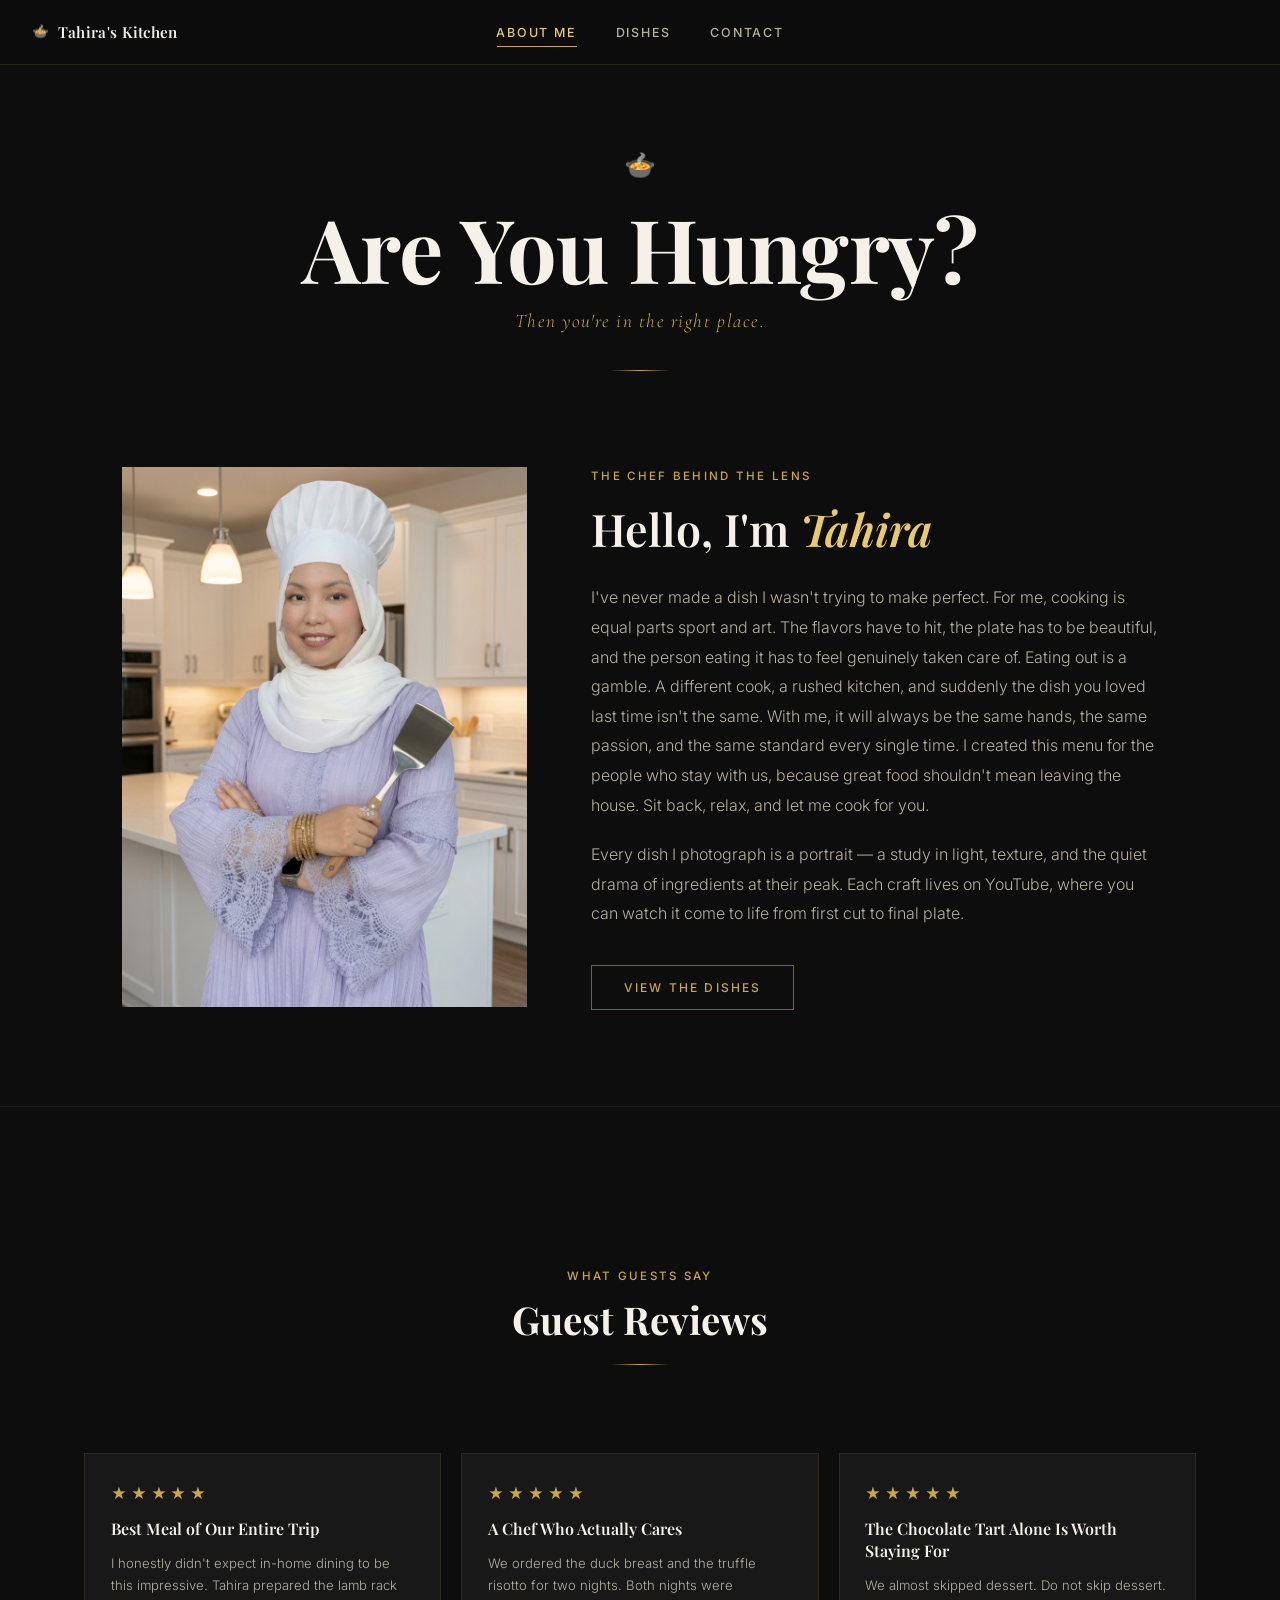
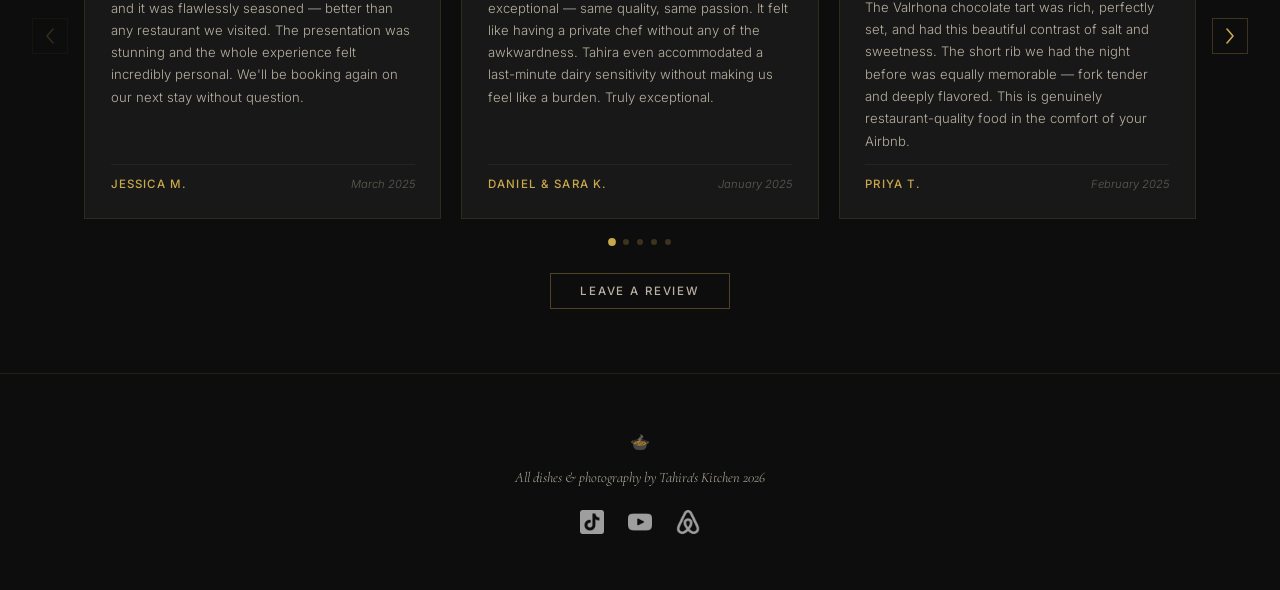
==== commit 54cc9144: "Update index.html" ====
--- a/index.html
+++ b/index.html
@@ -19,7 +19,7 @@
   <nav class="nav" id="nav" role="navigation" aria-label="Main navigation">
     <div class="nav-inner">
       <div class="nav-logo">
-        <span class="nav-logo-mark">✦</span>
+        <span class="nav-logo-mark">🍲</span>
         <span class="nav-logo-text">Tahira's Kitchen</span>
       </div>
       <ul class="nav-links" role="list">
@@ -45,7 +45,7 @@
   <main>
     <div class="hero">
       <div class="hero-inner">
-        <div class="logo-mark">✦</div>
+        <div class="logo-mark">🍲</div>
         <h1 class="site-title">Are You Hungry?</h1>
         <p class="site-tagline">Then you're in the right place.</p>
         <div class="header-rule"></div>
@@ -152,7 +152,7 @@
 
   <footer class="site-footer">
     <div class="footer-inner">
-      <span class="footer-mark">✦</span>
+      <span class="footer-mark">🍲</span>
       <p>All dishes &amp; photography by <em>Tahira's Kitchen 2026</em></p>
       <div class="footer-social">
         <a href="https://www.tiktok.com/@Tahi.t1" target="_blank" rel="noopener noreferrer" class="footer-social-link" aria-label="TikTok">
--- a/style.css
+++ b/style.css
@@ -1532,14 +1532,14 @@
 }
 
 /* ── Per-night accordion ──────────────────────────────────────────────────── */
-.night-section {
+.day-section {
   border: 1px solid rgba(201,168,76,0.15);
   border-top: none;
 }
 
-.night-section:first-child { border-top: 1px solid rgba(201,168,76,0.15); }
-
-.night-header {
+.day-section:first-child { border-top: 1px solid rgba(201,168,76,0.15); }
+
+.day-header {
   width: 100%;
   display: flex;
   align-items: center;
@@ -1557,25 +1557,25 @@
   transition: background 0.2s ease, color 0.2s ease;
 }
 
-.night-header:hover,
-.night-header.open {
+.day-header:hover,
+.day-header.open {
   background: rgba(201,168,76,0.07);
   color: var(--white);
 }
 
-.night-header-left {
+.day-header-left {
   display: flex;
   align-items: center;
   gap: 0.65rem;
   min-width: 0;
 }
 
-.night-date-label {
+.day-date-label {
   font-weight: 500;
   white-space: nowrap;
 }
 
-.night-summary-pill {
+.day-summary-pill {
   font-size: 0.65rem;
   letter-spacing: 0.1em;
   color: var(--gold);
@@ -1585,25 +1585,22 @@
   text-overflow: ellipsis;
 }
 
-.night-chevron {
+.day-chevron {
   flex-shrink: 0;
   color: var(--gold);
   transition: transform 0.3s ease;
 }
 
-.night-header.open .night-chevron { transform: rotate(180deg); }
-
-/* Accordion body */
-.night-body {
-  max-height: 0;
-  overflow: hidden;
-  transition: max-height 0.4s cubic-bezier(0.4,0,0.2,1);
+.day-header.open .day-chevron { transform: rotate(180deg); }
+
+/* Body: plain block shown/hidden via [hidden] attribute — no height animation,
+   grows naturally with however many meal panels are active. */
+.day-body {
   background: rgba(0,0,0,0.15);
 }
 
-.night-body.open { max-height: 600px; }
-
-/* Time row inside body */
+.day-body[hidden] { display: none; }
+
 .night-time-row {
   display: flex;
   align-items: center;
@@ -1639,12 +1636,10 @@
 
 .night-time-select:focus { border-color: var(--gold); }
 
-/* Dish list inside accordion (inherits order-dish-list styles) */
 .night-dish-list {
   max-height: 240px;
 }
 
-/* Summary date heading */
 .order-summary-date-head {
   font-size: 0.68rem;
   letter-spacing: 0.14em;
@@ -1664,8 +1659,10 @@
 }
 
 @media (max-width: 640px) {
-  .order-cal-fields { flex-direction: column; gap: 0.65rem; }
+  .order-cal-fields { flex-direction: column; gap: 0.65rem; align-items: center; }
   .order-cal-arrow { display: none; }
+  .order-cal-field { width: 100%; align-items: center; text-align: center; }
+  .order-cal-input-wrap { width: 100%; max-width: 280px; margin: 0 auto; justify-content: center; }
   .night-time-row { flex-direction: column; align-items: flex-start; gap: 0.5rem; }
   .night-time-select { width: 100%; }
 }
@@ -1780,14 +1777,19 @@
   color: var(--gold);
   font-style: italic;
   min-height: 1.2em;
+  margin-top: 0.5rem;
+}
+
+.contact-links-centered {
+  justify-content: center;
 }
 
 .contact-links {
   display: flex;
   justify-content: center;
   gap: 2rem;
-  margin-top: 3.5rem;
-  padding-top: 2.5rem;
+  margin-top: 1.5rem;
+  padding-top: 1.25rem;
   border-top: 1px solid rgba(201, 168, 76, 0.12);
   flex-wrap: wrap;
 }
@@ -1825,6 +1827,17 @@
 }
 
 .footer-mark { color: var(--gold); font-size: 1rem; opacity: 0.6; }
+
+.footer-email-link {
+  font-size: 0.72rem;
+  letter-spacing: 0.14em;
+  text-transform: uppercase;
+  color: var(--gold);
+  font-weight: 500;
+  transition: color var(--transition);
+}
+
+.footer-email-link:hover { color: var(--gold-bright); }
 
 .site-footer p {
   font-family: var(--font-italic);
@@ -2026,3 +2039,573 @@
   .contact-links { flex-direction: column; gap: 1.25rem; align-items: center; }
   .contact-submit { align-self: center; }
 }
+
+
+/* ================================================
+   REVIEWS SECTION & SLIDESHOW
+   ================================================ */
+
+.reviews-section {
+  background: var(--black);
+  padding: 5rem 0 4rem;
+  border-top: 1px solid rgba(201,168,76,0.1);
+}
+
+.reviews-inner {
+  max-width: 1400px;
+  margin: 0 auto;
+  padding: 0 2rem;
+}
+
+/* Stage wrapper with arrow buttons */
+.reviews-stage-wrap {
+  display: flex;
+  align-items: center;
+  gap: 1rem;
+  margin: 2.5rem 0 1.25rem;
+}
+
+.reviews-arrow {
+  background: none;
+  border: 1px solid rgba(201,168,76,0.25);
+  color: var(--gold);
+  width: 36px;
+  height: 36px;
+  display: flex;
+  align-items: center;
+  justify-content: center;
+  cursor: pointer;
+  flex-shrink: 0;
+  transition: background var(--transition), border-color var(--transition);
+}
+
+.reviews-arrow:hover {
+  background: rgba(201,168,76,0.1);
+  border-color: var(--gold);
+}
+
+.reviews-arrow:disabled {
+  opacity: 0.2;
+  cursor: default;
+}
+
+/* Sliding stage */
+.reviews-stage {
+  flex: 1;
+  overflow: hidden;
+  min-width: 0;
+}
+
+.reviews-track {
+  display: flex;
+  gap: 1.25rem;
+  transition: transform 0.45s cubic-bezier(0.4,0,0.2,1);
+  will-change: transform;
+}
+
+/* Each review card */
+.review-card {
+  flex-shrink: 0;
+  background: var(--black-card);
+  border: 1px solid rgba(201,168,76,0.12);
+  padding: 1.75rem 1.6rem 1.5rem;
+  display: flex;
+  flex-direction: column;
+  gap: 0.75rem;
+  transition: border-color 0.3s ease;
+}
+
+.review-card:hover {
+  border-color: rgba(201,168,76,0.28);
+}
+
+.review-card-stars {
+  display: flex;
+  gap: 0.2rem;
+  color: var(--gold);
+  font-size: 0.95rem;
+  letter-spacing: 0.05em;
+}
+
+.review-card-star-empty { opacity: 0.2; }
+
+.review-card-title {
+  font-family: var(--font-display);
+  font-size: 1rem;
+  font-weight: 600;
+  color: var(--white);
+  line-height: 1.35;
+}
+
+.review-card-body {
+  font-size: 0.82rem;
+  color: var(--white-dim);
+  font-weight: 300;
+  line-height: 1.7;
+  flex: 1;
+}
+
+.review-card-meta {
+  display: flex;
+  align-items: center;
+  justify-content: space-between;
+  gap: 0.5rem;
+  padding-top: 0.65rem;
+  border-top: 1px solid rgba(201,168,76,0.08);
+}
+
+.review-card-name {
+  font-size: 0.72rem;
+  letter-spacing: 0.1em;
+  text-transform: uppercase;
+  color: var(--gold);
+  font-weight: 500;
+}
+
+.review-card-date {
+  font-size: 0.7rem;
+  color: rgba(184,176,160,0.45);
+  font-style: italic;
+}
+
+/* Dots */
+.reviews-dots {
+  display: flex;
+  justify-content: center;
+  gap: 0.5rem;
+  margin-bottom: 1.75rem;
+}
+
+.reviews-dot {
+  width: 6px;
+  height: 6px;
+  border-radius: 50%;
+  background: rgba(201,168,76,0.25);
+  border: none;
+  cursor: pointer;
+  padding: 0;
+  transition: background 0.25s ease, transform 0.25s ease;
+}
+
+.reviews-dot.active {
+  background: var(--gold);
+  transform: scale(1.3);
+}
+
+/* Leave a review CTA */
+.reviews-cta-wrap {
+  display: flex;
+  justify-content: center;
+  margin-top: 0.5rem;
+}
+
+.reviews-leave-btn {
+  display: inline-flex;
+  align-items: center;
+  gap: 0.5rem;
+  padding: 0.65rem 1.8rem;
+  background: transparent;
+  border: 1px solid rgba(201,168,76,0.35);
+  color: var(--white-dim);
+  font-family: var(--font-body);
+  font-size: 0.72rem;
+  letter-spacing: 0.16em;
+  text-transform: uppercase;
+  font-weight: 500;
+  cursor: pointer;
+  transition: color var(--transition), border-color var(--transition), background var(--transition);
+}
+
+.reviews-leave-btn:hover {
+  color: var(--gold-bright);
+  border-color: var(--gold);
+}
+
+/* ================================================
+   REVIEW MODAL
+   ================================================ */
+
+.review-modal-overlay {
+  position: fixed;
+  inset: 0;
+  background: rgba(0,0,0,0.82);
+  z-index: 500;
+  display: flex;
+  align-items: center;
+  justify-content: center;
+  padding: 1rem;
+  opacity: 0;
+  pointer-events: none;
+  transition: opacity 0.3s ease;
+  backdrop-filter: blur(4px);
+  -webkit-backdrop-filter: blur(4px);
+}
+
+.review-modal-overlay.open {
+  opacity: 1;
+  pointer-events: auto;
+}
+
+.review-modal {
+  background: #141414;
+  border: 1px solid rgba(201,168,76,0.2);
+  padding: 2rem 1.75rem 1.75rem;
+  width: 100%;
+  max-width: 480px;
+  max-height: 90vh;
+  overflow-y: auto;
+  position: relative;
+  transform: translateY(16px);
+  transition: transform 0.35s ease;
+}
+
+.review-modal-overlay.open .review-modal {
+  transform: translateY(0);
+}
+
+.review-modal-close {
+  position: absolute;
+  top: 1rem;
+  right: 1rem;
+  background: none;
+  border: none;
+  color: var(--white-dim);
+  font-size: 0.85rem;
+  cursor: pointer;
+  padding: 0.25rem 0.4rem;
+  transition: color 0.2s ease;
+}
+
+.review-modal-close:hover { color: var(--gold-bright); }
+
+.review-modal-eyebrow {
+  font-size: 0.62rem;
+  letter-spacing: 0.2em;
+  text-transform: uppercase;
+  color: var(--gold);
+  font-weight: 500;
+  margin-bottom: 0.4rem;
+}
+
+.review-modal-title {
+  font-family: var(--font-display);
+  font-size: 1.4rem;
+  font-weight: 600;
+  color: var(--white);
+  margin-bottom: 0.75rem;
+}
+
+.review-modal-rule {
+  height: 1px;
+  background: rgba(201,168,76,0.15);
+  margin-bottom: 1.25rem;
+}
+
+/* Star picker */
+.review-stars-wrap {
+  display: flex;
+  align-items: center;
+  gap: 0.85rem;
+  margin-bottom: 1rem;
+}
+
+.review-stars-label {
+  font-size: 0.7rem;
+  letter-spacing: 0.14em;
+  text-transform: uppercase;
+  color: var(--white-dim);
+  font-weight: 500;
+  flex-shrink: 0;
+}
+
+.review-stars {
+  display: flex;
+  gap: 0.15rem;
+}
+
+.review-star {
+  background: none;
+  border: none;
+  font-size: 1.4rem;
+  color: rgba(201,168,76,0.2);
+  cursor: pointer;
+  padding: 0;
+  line-height: 1;
+  transition: color 0.15s ease, transform 0.15s ease;
+}
+
+.review-star.filled { color: var(--gold); }
+.review-star:hover  { transform: scale(1.15); }
+
+/* Form fields */
+.review-field {
+  display: flex;
+  flex-direction: column;
+  gap: 0.4rem;
+  margin-bottom: 0.9rem;
+}
+
+.review-field label {
+  font-size: 0.68rem;
+  letter-spacing: 0.14em;
+  text-transform: uppercase;
+  color: var(--white-dim);
+  font-weight: 500;
+}
+
+.review-field input,
+.review-field textarea {
+  background: var(--black-card);
+  border: 1px solid rgba(201,168,76,0.15);
+  color: var(--white);
+  font-family: var(--font-body);
+  font-size: 0.85rem;
+  font-weight: 300;
+  padding: 0.6rem 0.85rem;
+  outline: none;
+  resize: vertical;
+  transition: border-color 0.2s ease;
+}
+
+.review-field input:focus,
+.review-field textarea:focus { border-color: var(--gold); }
+
+.review-field input::placeholder,
+.review-field textarea::placeholder { color: rgba(184,176,160,0.35); }
+
+.review-submit-btn {
+  width: 100%;
+  padding: 0.7rem;
+  background: transparent;
+  border: 1px solid var(--gold);
+  color: var(--gold);
+  font-family: var(--font-body);
+  font-size: 0.72rem;
+  letter-spacing: 0.16em;
+  text-transform: uppercase;
+  font-weight: 500;
+  cursor: pointer;
+  margin-top: 0.25rem;
+  transition: background var(--transition), color var(--transition);
+}
+
+.review-submit-btn:hover {
+  background: var(--gold);
+  color: var(--black);
+}
+
+.review-form-note {
+  margin-top: 0.75rem;
+  font-size: 0.78rem;
+  font-style: italic;
+  color: var(--white-dim);
+  min-height: 1.2em;
+  text-align: center;
+}
+
+/* Contact page Leave a Review button styled like contact-social */
+.contact-review-btn {
+  background: none;
+  font-family: var(--font-body);
+  cursor: pointer;
+}
+
+/* ── Responsive ───────────────────────────────── */
+@media (max-width: 640px) {
+  .reviews-stage-wrap { gap: 0.5rem; }
+  .reviews-arrow { width: 30px; height: 30px; }
+  .review-modal { padding: 1.5rem 1.25rem; }
+}
+
+
+/* ── Meal toggle pills (tab-style, multi-select) ─────────────────────────── */
+.meal-toggle-row {
+  display: flex;
+  gap: 0.6rem;
+  padding: 0.9rem 1.1rem;
+  border-bottom: 1px solid rgba(255,255,255,0.04);
+  flex-wrap: wrap;
+}
+
+.meal-toggle-pill {
+  display: inline-flex;
+  align-items: center;
+  gap: 0.4rem;
+  padding: 0.45rem 0.95rem;
+  background: transparent;
+  border: 1px solid rgba(201,168,76,0.3);
+  color: var(--white-dim);
+  font-family: var(--font-body);
+  font-size: 0.74rem;
+  letter-spacing: 0.06em;
+  cursor: pointer;
+  transition: background 0.18s ease, border-color 0.18s ease, color 0.18s ease;
+  user-select: none;
+}
+
+.meal-toggle-pill:hover {
+  border-color: var(--gold);
+  color: var(--white);
+}
+
+.meal-toggle-pill.active {
+  background: var(--gold);
+  border-color: var(--gold);
+  color: var(--black);
+  font-weight: 500;
+}
+
+/* Pill has saved dish selections but its panel isn't the one currently showing */
+.meal-toggle-pill.has-data {
+  border-color: var(--gold);
+  color: var(--gold-bright);
+}
+
+.meal-toggle-pill.has-data::after {
+  content: '';
+  display: inline-block;
+  width: 5px;
+  height: 5px;
+  border-radius: 50%;
+  background: var(--gold);
+  margin-left: 0.3rem;
+}
+
+.meal-toggle-check {
+  display: none;
+  font-size: 0.7rem;
+  line-height: 1;
+}
+
+.meal-toggle-pill.active .meal-toggle-check {
+  display: inline;
+}
+
+/* ── Panels that appear per active meal period ───────────────────────────── */
+.meal-period-panels { }
+
+.meal-period-panel {
+  border-top: 1px solid rgba(201,168,76,0.1);
+  background: rgba(0,0,0,0.12);
+  animation: mealPanelIn 0.25s ease;
+}
+
+@keyframes mealPanelIn {
+  from { opacity: 0; transform: translateY(-4px); }
+  to   { opacity: 1; transform: translateY(0); }
+}
+
+
+.order-summary-period-label {
+  font-size: 0.65rem;
+  letter-spacing: 0.1em;
+  text-transform: uppercase;
+  color: var(--white-dim);
+  font-weight: 500;
+  margin-top: 0.4rem;
+  margin-bottom: 0.15rem;
+}
+
+@media (max-width: 640px) {
+  .meal-toggle-row { gap: 0.5rem; padding: 0.75rem 1rem; }
+}
+
+/* ── Incomplete meal period warning ──────────────────────────────────────── */
+.meal-period-panel.incomplete {
+  border-left: 2px solid #e88;
+}
+
+.meal-period-warning {
+  font-size: 0.72rem;
+  color: #e88;
+  font-style: italic;
+  padding: 0 1.1rem 0.6rem;
+  margin: 0;
+}
+
+/* ── Finish Order validation hint ────────────────────────────────────────── */
+.order-validation-hint {
+  font-size: 0.78rem;
+  color: #e88;
+  font-style: italic;
+  text-align: center;
+  margin-top: 0.65rem;
+  max-height: 0;
+  overflow: hidden;
+  opacity: 0;
+  transition: max-height 0.3s ease, opacity 0.3s ease;
+}
+
+.order-validation-hint.visible {
+  max-height: 4rem;
+  opacity: 1;
+}
+
+.order-finish-btn.finish-btn-warning {
+  border-color: #e88;
+  color: #e88;
+}
+
+/* ── Order cancellation policy note ──────────────────────────────────────── */
+.order-policy-note {
+  font-size: 0.74rem;
+  color: var(--white-dim);
+  font-style: italic;
+  line-height: 1.6;
+  margin-top: 0.6rem;
+  opacity: 0.85;
+}
+
+/* ── Post-submit payment QR codes ────────────────────────────────────────── */
+.payment-qr-wrap {
+  margin-top: 1.5rem;
+  padding-top: 1.5rem;
+  border-top: 1px solid rgba(201,168,76,0.15);
+  text-align: center;
+}
+
+.payment-qr-label {
+  font-size: 0.68rem;
+  letter-spacing: 0.18em;
+  text-transform: uppercase;
+  color: var(--gold);
+  font-weight: 500;
+  margin-bottom: 1rem;
+}
+
+.payment-qr-row {
+  display: flex;
+  justify-content: center;
+  align-items: flex-start;
+  gap: 2.5rem;
+  flex-wrap: wrap;
+}
+
+.payment-qr-item {
+  display: flex;
+  flex-direction: column;
+  align-items: center;
+  gap: 0.6rem;
+}
+
+.payment-qr-img {
+  width: 150px;
+  height: 150px;
+  object-fit: contain;
+  background: var(--white);
+  padding: 0.6rem;
+  border: 1px solid rgba(201,168,76,0.2);
+}
+
+.payment-qr-caption {
+  font-size: 0.7rem;
+  letter-spacing: 0.12em;
+  text-transform: uppercase;
+  color: var(--white-dim);
+  font-weight: 500;
+}
+
+@media (max-width: 480px) {
+  .payment-qr-row { gap: 1.5rem; }
+  .payment-qr-img { width: 130px; height: 130px; }
+}
